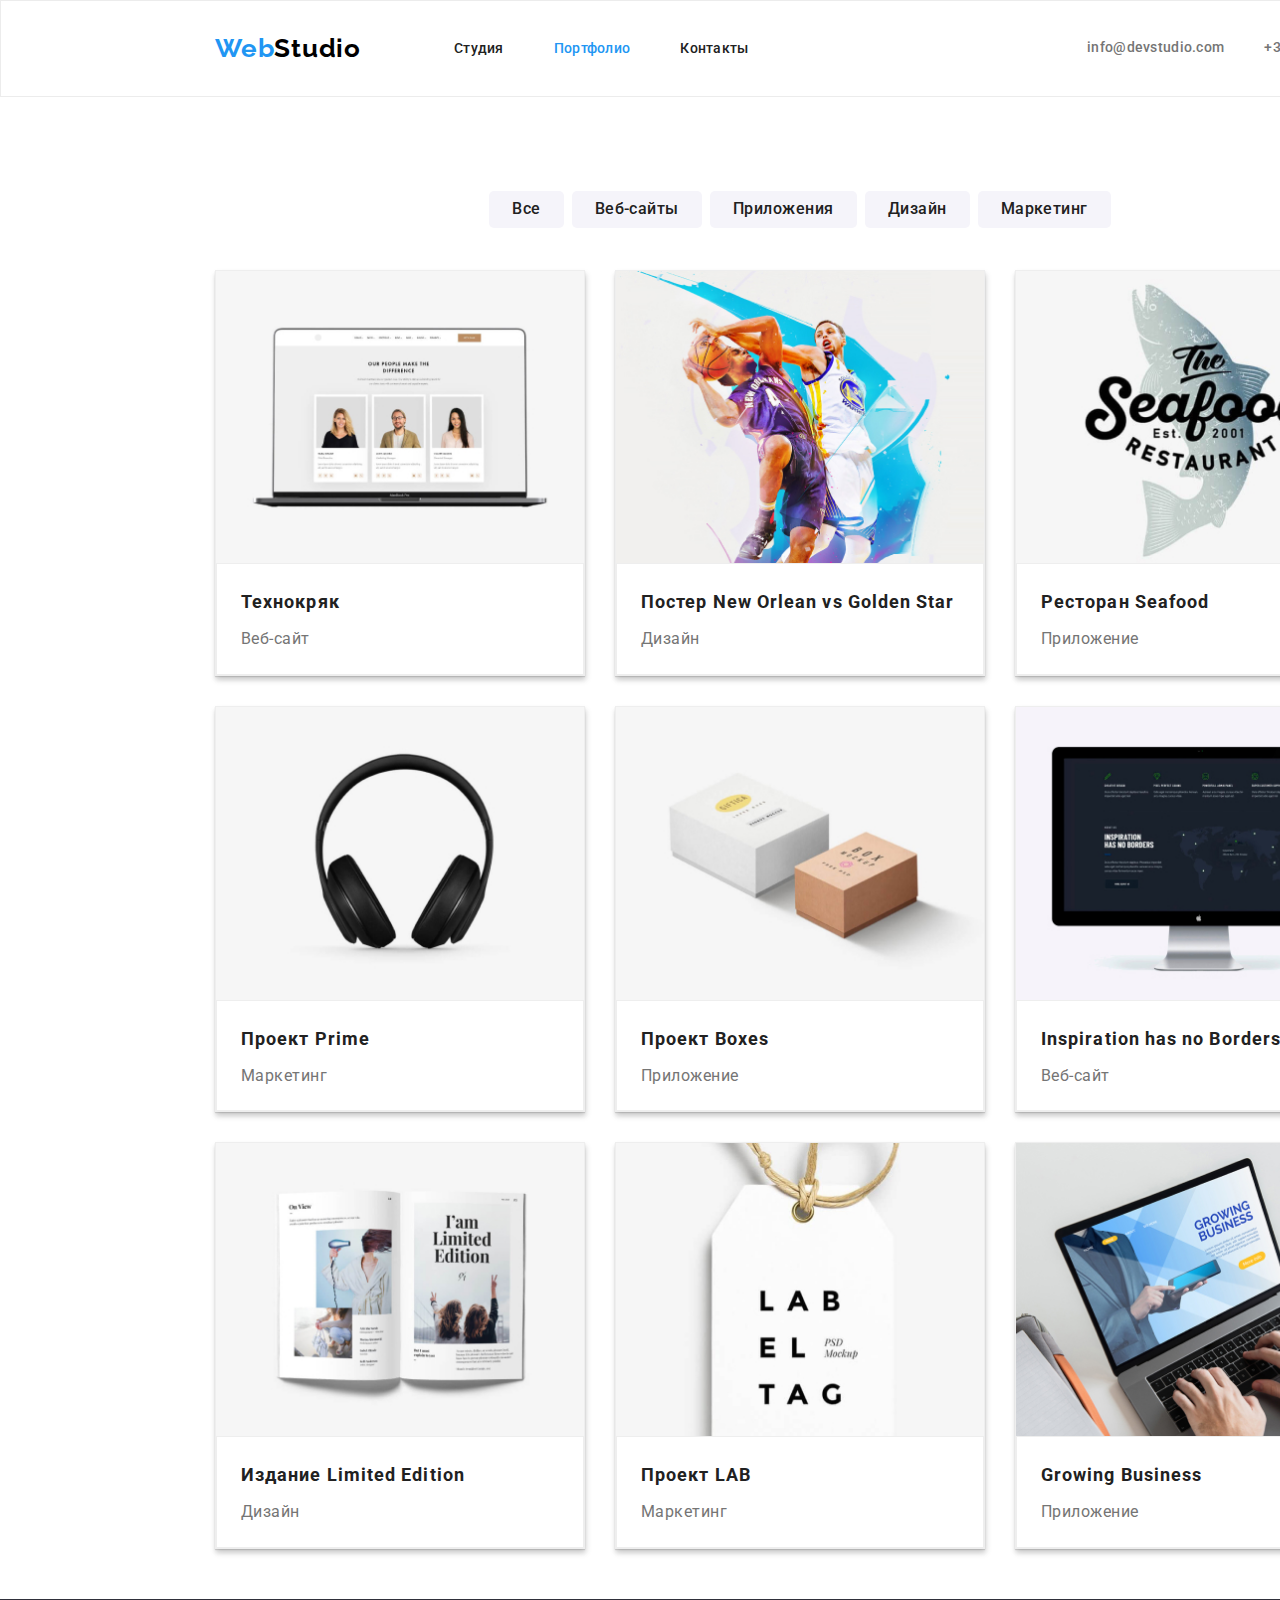
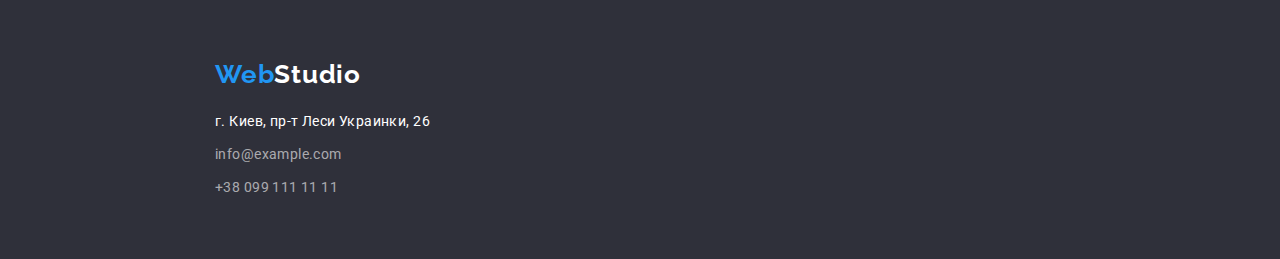
==== portfolio.html @ 0f565e23 "9 (non)" ====
<!DOCTYPE html>
<html lang="ru">

<head>
    <meta charset="UTF-8">
    <meta name="viewport" content="width=device-width, initial-scale=1.0">
    <title>Document</title>
    <link rel="preconnect" href="https://fonts.gstatic.com">
    <link
        href="https://fonts.googleapis.com/css2?family=Raleway:wght@700&family=Roboto:wght@400;500;700;900&display=swap"
        rel="stylesheet">
    <link rel="stylesheet"
        href="https://cdnjs.cloudflare.com/ajax/libs/modern-normalize/1.0.0/modern-normalize.min.css">
    <link rel="stylesheet" href="./css/style.css" />
</head>
<body class="body">

    <header class="header">
        <!-- Шапка сайта-->
        <div class="container">
    
            <nav class="main-nav">
                <!-- Главный блок навигации -->
    
                <a href="./index.html" class="logo">
                    <!--"/" - вернуться на главную страницу-->
                    Web<span class="logo-web">Studio</span></a>
                <ul class="site-nav">
                    <li class="item"><a href="./index.html" class="link">Студия</a></li>
                    <li class="item"><a href="" class="link current">Портфолио</a></li>
                    <li class="item"><a href="" class="link">Контакты</a></li>
                </ul>
            </nav>
            <ul class="site-auth">
                <li class="item"><a href="" class="auth-link">info@devstudio.com</a></li>
                <li class="item"><a href="" class="auth-link">+38 096 111 11 11</a></li>
            </ul>
        </div>
    </header>
   
    <main>
        <section class="filter-section">
            <div class="container">
            <h1 class="visually-hidden">Портфолио</h1>
        <ul class="filter-buttom-list">
            <li class="item"><button type="button" class="filter-button">Все</button></li>
            <li class="item"><button type="button" class="filter-button">Веб-сайты</button></li>
            <li class="item"><button type="button" class="filter-button">Приложения</button></li>
            <li class="item"><button type="button" class="filter-button">Дизайн</button></li>
            <li class="item"><button type="button" class="filter-button">Маркетинг</button></li>
        </ul>
        <ul class="filter-list">
            <li class="filter-list-item">
                <a href="">
                <img src="./images/portfolio.jpg" alt="Технокряк" width="380" class="filter-img">
                <div class="card-content">
                <h2 class="filter-experience">Технокряк</h2>
                <p class="filter-product">Веб-сайт</p>
                </div>
                </a>

            </li>
            <li class="filter-list-item">
                <a href="">
                <img src="./images/portfolio2.jpg" alt="Постер New Orlean vs Golden Star" width="380" class="filter-img">
                <div class="card-content">
                <h2 class="filter-experience">Постер New Orlean vs Golden Star</h2>
                <p class="filter-product">Дизайн</p>
                </div>
                </a>
            </li>
            <li class="filter-list-item">
                <a href="">
                <img src="./images/portfolio3.jpg" alt="Ресторан Seafood" width="380" class="filter-img">
                <div class="card-content">
                <h2 class="filter-experience">Ресторан Seafood</h2>
                <p class="filter-product">Приложение</p>
                </div>
                </a>
            </li>
            <li class="filter-list-item">
                <a href="">
                <img src="./images/portfolio4.jpg" alt="Проект Prime" width="380" class="filter-img">
                <div class="card-content">
                <h2 class="filter-experience">Проект Prime</h2>
                <p class="filter-product">Маркетинг</p>
                </div>
                </a>
            </li>
            <li class="filter-list-item">
               <a href="">
                <img src="./images/portfolio5.jpg" alt="Проект Boxes" width="380" class="filter-img">
                <div class="card-content"><h2 class="filter-experience">Проект Boxes</h2>
                <p class="filter-product">Приложение</p>
                </div>
                </a>
            </li>
            <li class="filter-list-item">
               <a href="">
                <img src="./images/portfolio6.jpg" alt="Inspiration has no Borders" width="380" class="filter-img">
                <div class="card-content"><h2 class="filter-experience">Inspiration has no Borders</h2>
                <p class="filter-product">Веб-сайт</p>
                </div>
                </a>
            </li>
            <li class="filter-list-item">
               <a href="">
                <img src="./images/portfolio7.jpg" alt="Издание Limited Edition" width="380" class="filter-img">
                <div class="card-content"><h2 class="filter-experience">Издание Limited Edition</h2>
                <p class="filter-product">Дизайн</p>
                </div>
                </a>
            </li>
            <li class="filter-list-item">
               <a href="">
                <img src="./images/portfolio8.jpg" alt="Проект LAB" width="380" class="filter-img">
                <div class="card-content">
                <h2 class="filter-experience">Проект LAB</h2>
                <p class="filter-product">Маркетинг</p>
                </div>
                </a>
            </li>
            <li class="filter-list-item">
               <a href="">
                <img src="./images/portfolio9.jpg" alt="Growing Business" width="380" class="filter-img">
                <div class="card-content">
                <h2 class="filter-experience">Growing Business</h2>
                <p class="filter-product">Приложение</p>
                </div>
                </a>
            </li>
        </ul>
    </section>

    </main>
   
<!--Footer-->
    <footer class="footer">
      
        <div class="container footer-container">
            <a href="./index.html" class="logo">
                <!--"/" - вернуться на главную страницу-->
                Web<span class="logo-footer-accent">Studio</span>
            </a>
        </div>
        
        <div class="container">
            <address>
                <ul class="footer-address-list">
                    <li class="item"><a href="https://goo.gl/maps/9YoqFHSqJAAs1rC1A" target="_blank" class="footer-maps">г.
                            Киев, пр-т Леси Украинки, 26</a></li>
                    <li class="item"><a href="mailto:info@example.com" class="footer-link">info@example.com</a></li>
                    <li class="item"><a href="tel:+380991111111" class="footer-link">+38 099 111 11 11</a></li>
                </ul>
            </address>
        </div>
    
    
    </footer>

</body>

</html>
---- css/style.css ----
:root {
  --primary-text-color: #212121;
  --title-text-color: #2196f3;
  --text-color: #757575;
  --hero-color: #ffffff;
  --footer-link-color: rgba(255, 255, 255, 0.6);
  --social-link-color: #afb1b8;
}

*,
*::before,
*::after {
  box-sizing: border-box;
}
/*
*,
*::before,
*::after {
  box-sizing: inherit;
}*/

body {
  background-color: var(--hero-color);
  font-family: Roboto, sans-serif;
  margin: 0;
  width: 1600px;
  justify-content: center;
}

/*приминяем ко всем спискам*/
ul {
  list-style: none;
  padding: 0;
  margin: 0;
}

/*убираем подчёркивание текста*/
a {
  text-decoration: none;
}
h1,
h2,
h3,
h4,
h5,
h6 {
  margin: 0;
}
p {
  margin: 0;
}

img {
  display: block; /*убираем зазор в 4 px*/
  max-width: 100%; /*растягивание не шире, чем оригинальный размер*/
  height: auto;
}

.container {
  margin-left: auto;
  margin-right: auto;
  width: 1200px;
  padding: 0 15px; /*или padding-left: 15px; padding-right: 15px;*/
}

/*/////////////////////HEADER///////////////////*/
.header {
  padding-top: 32px;
  padding-bottom: 32px;
  border: 1px solid #ececec;
}
.header .container {
  display: flex;
  align-items: center;
}
.main-nav,
.site-nav {
  display: flex;
  align-items: center;
}
/*/ ///////////////LOGO////////////*/
.logo {
  color: var(--title-text-color);
  font-family: Raleway, cursive;
  font-weight: 700;
  font-size: 26px;
  line-height: 1.19;
  letter-spacing: 0.03em;
}

.main-nav .logo {
  margin-right: 93px;
}
.logo-web {
  color: #000000;
}

/*.logo-web:hover,
.logo-web:focus {
  color: var(--title-text-color);
}*/

/*///////////////SITE-NAV/////////*/

.site-nav .item + .item {
  /*альтернатива .site-nav .item:not(:last-child), но при использовании :last-child необходимо использовать - margin-right: 50px; */
  /*outline: 1px solid red;*/
  margin-left: 50px;
}
.site-nav .link {
  margin-top: 32px;
  margin-bottom: 32px;

  color: var(--primary-text-color);
  font-weight: 500;
  font-size: 14px;
  line-height: 1.14;
  letter-spacing: 0.02em;
}
.site-nav .link:hover,
.site-nav .link:focus {
  color: var(--title-text-color);
}
.site-nav .link.current {
  color: var(--title-text-color);
}

/*///////////////SITE-AUTH/////////////*/
.site-auth {
  display: flex;
  margin-left: auto;
  align-items: center;
}
.site-auth .item  + .item /*альтернатива .site-auth .item:not(:last-child). Только делает последним не правый, а левый элемент (от первого левого, который не учитывается).*/ {
  margin-left: 30px;
}
.site-auth .auth-link {
  color: var(--text-color);
  font-weight: 500;
  font-size: 14px;
  line-height: 1.14;
  letter-spacing: 0.02em;
}
.site-auth .auth-link:hover,
.site-auth .auth-link:focus {
  color: var(--title-text-color);
}

.auth-link {
  display: flex;
  align-items: center;
}
.auth-link::before /*1:24:27 https://www.youtube.com/watch?v=VThG4A-4bJQ&feature=youtu.be*/
{
  /*44:00 https://www.youtube.com/watch?v=l7qT8Umnyuo&feature=youtu.be*/
  display: inline-block;
  content: "";
  background-size: contain;
  background-repeat: no-repeat;
  background-position: center;
  margin-right: 10px;
}
/*.icon-mail,
.icon-telephone {
  display: flex;
}*/
.icon-mail::before {
  content: "";
  display: block;
  background-image: url(../images/imgsprite/mail.svg);
  height: 12px;
  width: 16px;
  fill: currentColor;
}
.icon-telephone::before {
  content: "";
  display: block;
  background-image: url(../images/imgsprite/smartphone.svg);
  height: 16px;
  width: 10px;
  fill: currentColor;
}

.icon-mail::before:hover,
.icon-mail::before:focus,
.icon-telephone::before:hover,
.icon-telephone::before:focus {
  content: "";
  fill: var(--title-text-color);
}

/*Общее оформление текста*/

.section {
  font-weight: 700;
  font-size: 36px;
  line-height: 1.16;
  text-align: center;
  letter-spacing: 0.03em;
  margin-top: 94px;
}
.products-title,
.team-title,
.clients-title {
  padding-bottom: 50px;
  font-family: Roboto;
  font-style: normal;
  font-weight: 700;
  font-size: 36px;
  line-height: 1.17;
  text-align: center;
  letter-spacing: 0.03em;
}

.team-title,
.clients-title {
  display: inline-block;
  padding-top: 94px;
}

/*Hero*/
.hero-section {
  display: flex;
  margin: auto;
  margin-bottom: 0;
  background-color: #2f303a;
  text-align: center;
  justify-content: center;
  max-width: 1600px;
  min-height: 600px;
  background-image: linear-gradient(
      to right,
      rgba(47, 48, 58, 0.4),
      rgba(47, 48, 58, 0.4)
        /*59:00 https://www.youtube.com/watch?v=l7qT8Umnyuo&feature=youtu.be*/
    ),
    url(../images/hero.jpg);
  background-repeat: no-repeat; /*48:55 мин https://www.youtube.com/watch?v=VThG4A-4bJQ&feature=youtu.be*/
  /*background-position: center;*/
  background-size: cover;
}

.hero-section .container {
  display: block;
  justify-content: center;
  text-align: center; /*[HTML+CSS #30] Блочная модель/Flexbox. Q&A (26/11/2020) 1:48:21 https://www.youtube.com/watch?v=GezCqjS6SKo&feature=youtu.be*/
}

.hero-title {
  color: var(--hero-color);
  font-weight: 900;
  font-size: 44px;
  line-height: 1.36;
  text-align: center;
  letter-spacing: 0.06em;
  text-transform: uppercase;
  padding: 200px 252px;
  margin-left: auto;
  margin-right: auto;
  padding-bottom: 0px;
  margin-bottom: 0px;
  /*max-width: 696px;*/
  align-content: center;
}

/*Button*/
.button {
  color: var(--hero-color);
  background-color: var(--title-text-color);
  font-family: inherit;
  font-family: Roboto;
  font-weight: 700;
  font-size: 16px;
  line-height: 1.87;
  display: flex;
  align-items: center;
  letter-spacing: 0.06em;
  box-shadow: 0px 4px 4px rgba(0, 0, 0, 0.15);
  border-radius: 4px;
  display: inline-block;
  padding: 10px 32px;
  min-width: 50px;
  margin-top: 30px;
  margin-bottom: 200px;
  cursor: pointer;
  border: 1px solid transparent;
  outline: none;
}

.button:hover,
.button:focus {
  color: var(--title-text-color);
  background-color: var(--hero-color);
  font-family: inherit;
}

/*///////Наши преимуества(advantages)/////*/
/*advantages-title {}*/
/*1:17:40 https://www.youtube.com/watch?v=VThG4A-4bJQ&feature=youtu.be*/
.advantages-list {
  display: flex;
  flex-wrap: wrap; /*(29:42) https://www.youtube.com/watch?v=GezCqjS6SKo&feature=youtu.be*/
  margin-left: -30px;
  /*margin-top: -30px;*/
  text-align: start;
  /*  flex-wrap: wrap;
  margin-left: -10px;
  margin-top: -10px;
  flex-basis: calc(100% / 3 - 10px);*/
}

.advantages-list-item {
  /*https://drive.google.com/file/d/1mQW8d7rKEsReSolvmg-kIhsIiiTtFx5x/view*/
  flex-basis: calc(
    100% / 4 - 30px
  ); /*7:00:00 https://drive.google.com/file/d/1mQW8d7rKEsReSolvmg-kIhsIiiTtFx5x/view*/
  /*margin-top: 30px;*/
  margin-left: 30px;
}
.advantages-list-item:not(:first-child) {
  margin-left: 30px;
}
.advantages-list-item::before {
  display: block;
  content: "";
  height: 120px;
  border-radius: 4px;
  margin-bottom: 30px;
  background-size: 70px; /*33:00 https://www.youtube.com/watch?v=VThG4A-4bJQ&feature=youtu.be*/
  background-repeat: no-repeat;
  background-position: center;
  background-color: #f5f4fa;
}

.icon-antena::before {
  /*Если через div и Sprite - 2:10:00 https://www.youtube.com/watch?v=l7qT8Umnyuo&feature=youtu.be*/
  content: "";
  background-image: url(/images/imgsprite/antenna.svg);
}

.icon-clock::before {
  content: "";
  background-image: url(/images/imgsprite/clock.svg);
}

.icon-diagram::before {
  content: "";
  background-image: url(/images/imgsprite/diagram.svg);
}

.icon-astronaut::before {
  content: "";
  background-image: url(/images/imgsprite/astronaut.svg);
}

/*ИЛИ .advantages-list-item:nth-child(1)::before {
  content: "";
  background-image: url(/images/imgsprite/antenna.svg);
}
.advantages-list-item:nth-child(2)::before {
  content: "";
  background-image: url(/images/imgsprite/clock.svg);
}
.advantages-list-item:nth-child(3)::before {
  content: "";
  background-image: url(/images/imgsprite/diagram.svg);
}
.advantages-list-item:nth-child(4)::before {
  content: "";
  background-image: url(/images/imgsprite/astronaut.svg);
}*/

/*.advantages-list-item:nth-child(2)::before {
  background-image: url(/images/imgsprite/clock.svg);
  height: 70px;
}*/

.visually-hidden {
  position: absolute;
  width: 1px;
  height: 1px;
  margin: -1px;
  border: 0;
  padding: 0;
  white-space: nowrap;
  clip-path: inset(100%);
  clip: rect(0 0 0 0);
  overflow: hidden;
}

.advantages-title {
  color: var(--primary-text-color);
  font-weight: 700;
  font-size: 14px;
  line-height: 1.14;
  letter-spacing: 0.03em;
  text-transform: uppercase;
  margin-top: 0px;
  margin-bottom: 10px;
}

.advantages-content {
  color: var(--text-color);
  font-size: 14px;
  line-height: 1.71;
  letter-spacing: 0.03em;
  margin-top: 0px;
  margin-bottom: 0px;
  font-weight: 400;
}

/*Product*/

/*Значение products-title в общем оформлении текста*/

.product-list {
  display: flex;
}

.product-list .item + .item {
  margin-left: 30px;
}

/*/////Team/////*/

.team-list {
  display: flex;
  margin-top: -30px;
  margin-left: -30px;
}
.team-list .item {
  flex-basis: calc(100%/3 - 30px);
   margin-top: 30px;
  margin-left: 30px;
  margin-bottom: 100px;
}

.team-list .item:first-child{
  margin-left: 0;
}




.teammate-img,
.teammate-position {
  margin-bottom: 30px;
}
.teammate-name {
  font-weight: 500;
  font-size: 16px;
  line-height: 1.18;
  text-align: center;
  letter-spacing: 0.03em;
  margin-bottom: 10px;
}
.teammate-position {
  font-weight: 400;
  color: var(--text-color);
  font-size: 16px;
  line-height: 1.18;
  text-align: center;
  letter-spacing: 0.03em;
}
.team-section {
  background-color: #f5f4fa;
  margin-bottom: 0px;
  width: 100%;
  box-sizing: none;
}
.team-list .item {
  background-color: var(--hero-color);
}
.social-list {
  display: flex;
  margin: 0px 32px 30px;
  justify-content: space-between;
}
.social-list_link {
  /*1:43:00 https://www.youtube.com/watch?v=l7qT8Umnyuo&feature=youtu.be*/
  display: flex;
  width: 44px;
  height: 44px;
  border-radius: 50%;
  justify-content: center;
  align-items: center;
  fill: var(--social-link-color);
}
.social-list_link:hover,
.social-list_link:focus {
  background-color: var(--title-text-color);
}

.social-list_link:hover .social-list_icon,
.social-list_link:focus .social-list_icon {
  fill: var(--hero-color);
}

.social-list_icon {
  width: 20px;
  height: 20px;
}

/*Clients*/
.clients-section {
  margin-top: 0px;
}
.clients-list {
  /*55:00 https://www.youtube.com/watch?v=ybsPTMtkQp4&feature=youtu.be*/
  padding: 0;
  margin: 0;
  list-style: none;
  display: flex;
  margin-bottom: 94px;
}

.clients-list_link {
  display: flex;
  justify-content: center;
  align-items: center;
  fill: var(--social-link-color);
  width: 170px;
  height: 90px;
  border: 1px solid #afb1b8;
  border-radius: 4px;
}

.clients-list_item:not(:last-child) {
  margin-right: 30px;
}
.clients-list_link:hover,
.clients-list_link:focus {
  fill: var(--title-text-color);
  border: 1px solid var(--title-text-color);
}

/*Footer*/
.footer {
  padding-top: 60px;
  padding-bottom: 60px;
}
.footer-conteiner_items{
   display: flex;
}
.footer-container {
  margin-bottom: 20px;
}

.logo-footer-accent {
  color: #ffffff;
}

/*.logo-footer-accent:hover,
.logo-footer-accent:focus {
  color: var(--title-text-color);
}*/
.footer {
  background-color: #2f303a;
}
.footer-maps {
  color: var(--hero-color);
  font-style: normal;
  font-size: 14px;
  line-height: 1.71;
  letter-spacing: 0.03em;
}

.footer-link {
  color: var(--footer-link-color);
  font-style: normal;
  font-size: 14px;
  line-height: 1.71;
  letter-spacing: 0.03em;
}

.footer-address-list .item:not(:last-child) {
  margin-bottom: 9px;}
  .footer-address-list .item:first-child {
  margin-top: 20px;
  }
.footer-list {
  display: flex;
}

.footer-first_item{
margin-right: 70px;
}
/*!!!!!!!!!!footer-second_item!!!!!!!!!*/
.footer-second_item{
width:206px;
display: block;
}
.footer-social_title {/*42:00 https://www.youtube.com/watch?v=8rDA1NfOqEs&feature=youtu.be*/
  display: inline-block;
  color: var(--hero-color);
  font-family: Roboto;
  font-style: normal;
  font-weight: 700;
  font-size: 14px;
  line-height: 1.14;
  letter-spacing: 0.03em;
  text-transform: uppercase;
  margin-bottom: 20px;
  padding-top: 10px;

}

.footer-list{
  display: flex;
}

.footer-list_social{
  display: flex;
}
.footer-list_link {
  /*1:43:00 https://www.youtube.com/watch?v=l7qT8Umnyuo&feature=youtu.be*/
  display: flex;
  width: 44px;
  height: 44px;
  border-radius: 50%;
  justify-content: center;
  align-items: center;
  fill: var(--hero-color);
  background-color: rgba(255, 255, 255, 0.1);
}
.footer-list_item:not(:last-child){
  margin-right: 10px;
}

.footer-list_link:hover,
.footer-list_link:focus {
  background-color: var(--title-text-color);
  fill: var(--hero-color));

}

.footer-list_link:hover .footer-list_icon,
.footer-list_link:focus .footer-list_icon {
  fill: var(--hero-color);
}

.footer-list_icon {
  width: 20px;
  height: 20px;}

/*/////////////////////portfolio.html////////////////////////*/

/*filter*/
.filter-section {
  margin-bottom: 50px;
}

.filter-buttom-list {
  display: flex;
  justify-content: center;
  margin-top: 94px;
  margin-bottom: 34px;
  padding-bottom: 8px;
}

.filter-button {
  color: var(--primary-text-color);
  background-color: #f5f4fa;
  font-weight: 500;
  font-size: 16px;
  line-height: 1.43;
  text-align: center;
  letter-spacing: 0.03em;
  display: block;
  text-align: center;
  /*outline: 1px solid red;*/
  min-width: 50px;
  text-align: center;
  padding: 6px 22px;
  border-radius: 5px; /*задаёт округление кнопки*/
  border: 1px solid transparent;
  outline: none; /*убираем рамку*/
}

.filter-buttom-list .item + .item {
  margin-left: 8px;
}

.filter-button:hover,
.filter-button:focus {
  color: var(--hero-color);
  background-color: var(--title-text-color);
  font-family: inherit;
}

.filter-list {
  display: flex;
  flex-wrap: wrap; /*Позволяем элементам перепрыгивать на другие строки, которые по умолчанию располагаются сверху вниз (вдоль поперечной оси).*/
  margin-top: -30px;
  margin-left: -30px;
}

.card-content {
  border: 1px solid #eeeeee;
  padding: 20px 24px;
}

.filter-list-item {/*57:00https://www.youtube.com/watch?v=c32Jb9Ejz4k&feature=youtu.be*/
  flex-basis: calc(100%/3 - 30px);/*width: calc(
    100%-60px / 3*/
   /*Модуль 3. Вебинар №6. Flexbox 1:00:00 (1:16:00)*/
  /*margin-bottom: 30px;
  margin-right: 30px;*/
  margin-top: 30px;
  margin-left: 30px;
  background: var(--hero-color);
  border: 1px solid #EEEEEE;
  box-shadow: 0px 1px 1px rgba(0, 0, 0, 0.12), 0px 4px 4px rgba(0, 0, 0, 0.06), 1px 4px 6px rgba(0, 0, 0, 0.16);
} /*100%строки; 60px- суммарное значение 2 маржинов по 30px каждый в одной строке (2 маржина между 3-х элементов) / 3-количество элементов в строке*/

.filter-list-item:nth-child(3n) {
  margin-right: 0;
}
/*ИЛИ
width: 370px;
  margin-right: 30px;
}
.filter-list-item:nth-child(3n) {
  margin-right: 0;
}
.filter-list-item:nth-child(-n + 3) {
  margin-right: 0;*/

.filter-experience {
  color: var(--primary-text-color);
  font-weight: bold;
  font-size: 18px;
  line-height: 2;
  letter-spacing: 0.06em;
  margin-bottom: 4px;
}

.filter-product {
  color: var(--text-color);
  font-size: 16px;
  line-height: 1.87;
  letter-spacing: 0.03em;
}
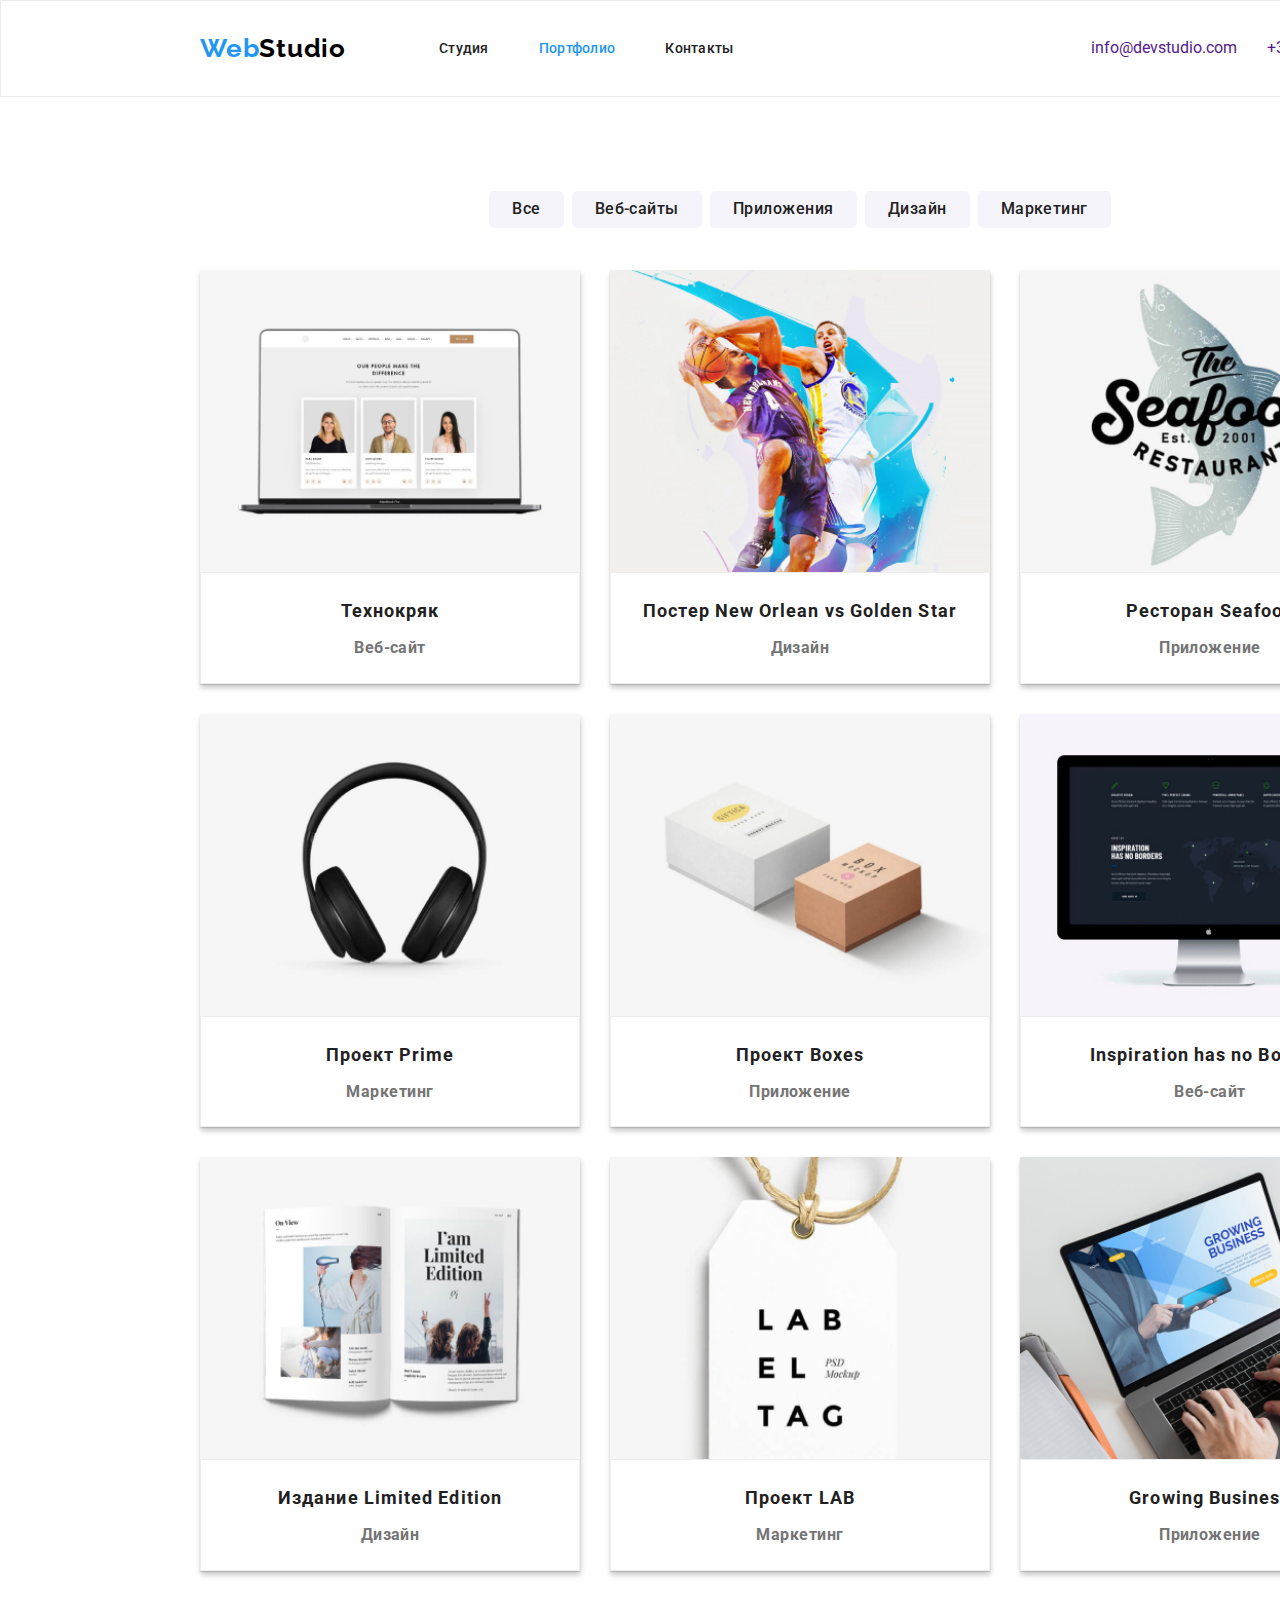
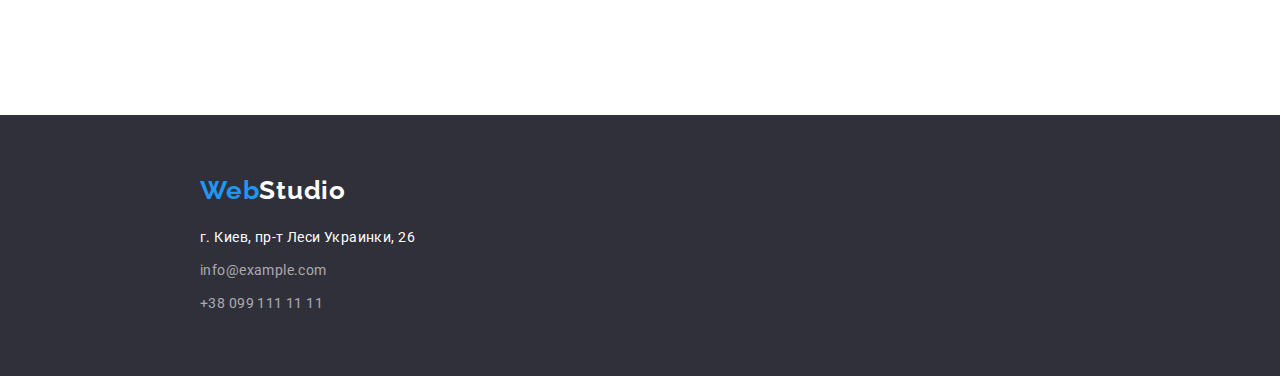
==== commit 831a2c1c: "&&&" ====
--- a/portfolio.html
+++ b/portfolio.html
@@ -39,7 +39,7 @@
     </header>
    
     <main>
-        <section class="filter-section">
+        <section class="section filter-section">
             <div class="container">
             <h1 class="visually-hidden">Портфолио</h1>
         <ul class="filter-buttom-list">
--- a/css/style.css
+++ b/css/style.css
@@ -59,7 +59,7 @@
 .container {
   margin-left: auto;
   margin-right: auto;
-  width: 1200px;
+  width: 1230px;
   padding: 0 15px; /*или padding-left: 15px; padding-right: 15px;*/
 }
 
@@ -134,23 +134,23 @@
 .site-auth .item  + .item /*альтернатива .site-auth .item:not(:last-child). Только делает последним не правый, а левый элемент (от первого левого, который не учитывается).*/ {
   margin-left: 30px;
 }
-.site-auth .auth-link {
+.site-auth .auth-list_link {
   color: var(--text-color);
   font-weight: 500;
   font-size: 14px;
   line-height: 1.14;
   letter-spacing: 0.02em;
 }
-.site-auth .auth-link:hover,
-.site-auth .auth-link:focus {
+.site-auth .auth-list_link:hover,
+.site-auth .auth-list_link:focus {
   color: var(--title-text-color);
 }
 
-.auth-link {
-  display: flex;
-  align-items: center;
-}
-.auth-link::before /*1:24:27 https://www.youtube.com/watch?v=VThG4A-4bJQ&feature=youtu.be*/
+.auth-list_link {
+  display: flex;
+  align-items: center;
+}
+.auth-list_link::before /*1:24:27 https://www.youtube.com/watch?v=VThG4A-4bJQ&feature=youtu.be*/
 {
   /*44:00 https://www.youtube.com/watch?v=l7qT8Umnyuo&feature=youtu.be*/
   display: inline-block;
@@ -160,11 +160,42 @@
   background-position: center;
   margin-right: 10px;
 }
-/*.icon-mail,
+
+.social-list {
+  display: flex;
+
+  justify-content: space-between;
+}
+.social-list_link {
+  /*1:43:00 https://www.youtube.com/watch?v=l7qT8Umnyuo&feature=youtu.be*/
+  display: flex;
+  width: 44px;
+  height: 44px;
+  border-radius: 50%;
+  justify-content: center;
+  align-items: center;
+  fill: var(--social-link-color);
+}
+.social-list_link:hover,
+.social-list_link:focus {
+  background-color: var(--title-text-color);
+}
+
+.social-list_link:hover .social-list_icon,
+.social-list_link:focus .social-list_icon {
+  fill: var(--hero-color);
+}
+
+.social-list_icon {
+  width: 20px;
+  height: 20px;
+}
+/*Иконки через Before 
+.icon-mail,
 .icon-telephone {
   display: flex;
 }*/
-.icon-mail::before {
+/*.icon-mail::before {
   content: "";
   display: block;
   background-image: url(../images/imgsprite/mail.svg);
@@ -179,16 +210,15 @@
   height: 16px;
   width: 10px;
   fill: currentColor;
-}
-
-.icon-mail::before:hover,
+}*/
+
+/*.icon-mail::before:hover,
 .icon-mail::before:focus,
 .icon-telephone::before:hover,
 .icon-telephone::before:focus {
   content: "";
   fill: var(--title-text-color);
-}
-
+}*/
 /*Общее оформление текста*/
 
 .section {
@@ -197,7 +227,8 @@
   line-height: 1.16;
   text-align: center;
   letter-spacing: 0.03em;
-  margin-top: 94px;
+  padding-top: 94px;
+   padding-bottom: 94px;
 }
 .products-title,
 .team-title,
@@ -215,7 +246,7 @@
 .team-title,
 .clients-title {
   display: inline-block;
-  padding-top: 94px;
+
 }
 
 /*Hero*/
@@ -412,7 +443,9 @@
 /*Product*/
 
 /*Значение products-title в общем оформлении текста*/
-
+.section.products-section{
+  padding-top: 0;
+}
 .product-list {
   display: flex;
 }
@@ -425,22 +458,30 @@
 
 .team-list {
   display: flex;
+}
+.team-list .item {
+  display: inline-block;
+  margin-bottom: 90px;
+  background: #FFFFFF;
+box-shadow: 0px 1px 3px rgba(0, 0, 0, 0.12), 0px 1px 1px rgba(0, 0, 0, 0.14), 0px 2px 1px rgba(0, 0, 0, 0.2);
+border-radius: 0px 0px 4px 4px;
+}
+
+
+.team-list .item:not(:last-child) {
+  margin-right: 30px;
+}
+/*.team-list {
+  display: flex;
   margin-top: -30px;
   margin-left: -30px;
 }
 .team-list .item {
-  flex-basis: calc(100%/3 - 30px);
-   margin-top: 30px;
+  flex-basis: calc(100%/4 - 30px);
+  margin-top: 30px;
   margin-left: 30px;
   margin-bottom: 100px;
-}
-
-.team-list .item:first-child{
-  margin-left: 0;
-}
-
-
-
+}*/
 
 .teammate-img,
 .teammate-position {
@@ -511,7 +552,6 @@
   margin: 0;
   list-style: none;
   display: flex;
-  margin-bottom: 94px;
 }
 
 .clients-list_link {
@@ -653,7 +693,6 @@
 .filter-buttom-list {
   display: flex;
   justify-content: center;
-  margin-top: 94px;
   margin-bottom: 34px;
   padding-bottom: 8px;
 }
@@ -709,7 +748,6 @@
   margin-top: 30px;
   margin-left: 30px;
   background: var(--hero-color);
-  border: 1px solid #EEEEEE;
   box-shadow: 0px 1px 1px rgba(0, 0, 0, 0.12), 0px 4px 4px rgba(0, 0, 0, 0.06), 1px 4px 6px rgba(0, 0, 0, 0.16);
 } /*100%строки; 60px- суммарное значение 2 маржинов по 30px каждый в одной строке (2 маржина между 3-х элементов) / 3-количество элементов в строке*/
 
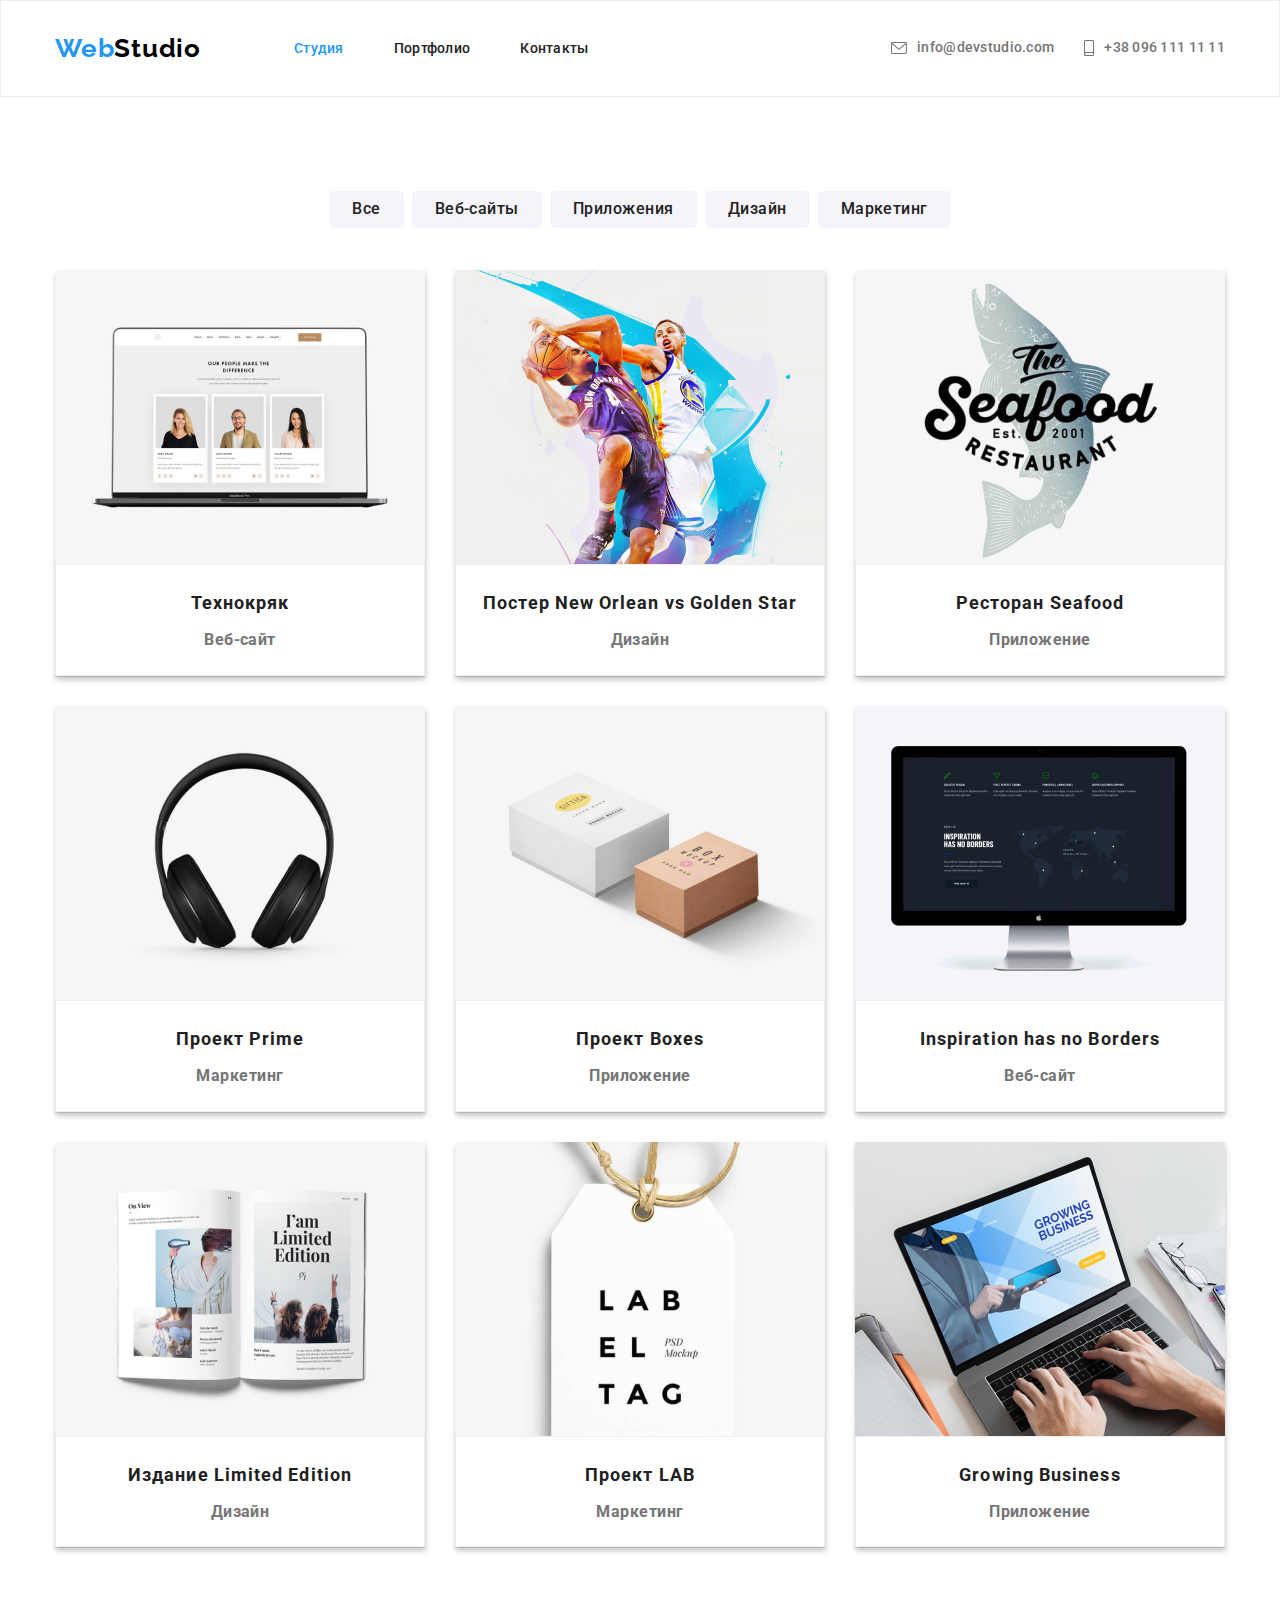
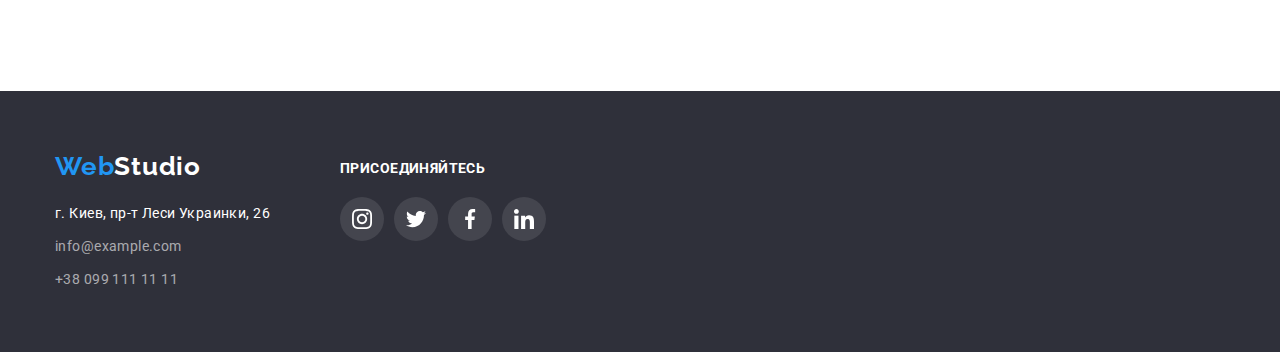
==== commit 646999b9: "+" ====
--- a/portfolio.html
+++ b/portfolio.html
@@ -15,28 +15,35 @@
 </head>
 <body class="body">
 
-    <header class="header">
-        <!-- Шапка сайта-->
-        <div class="container">
-    
-            <nav class="main-nav">
-                <!-- Главный блок навигации -->
-    
-                <a href="./index.html" class="logo">
-                    <!--"/" - вернуться на главную страницу-->
-                    Web<span class="logo-web">Studio</span></a>
-                <ul class="site-nav">
-                    <li class="item"><a href="./index.html" class="link">Студия</a></li>
-                    <li class="item"><a href="" class="link current">Портфолио</a></li>
-                    <li class="item"><a href="" class="link">Контакты</a></li>
-                </ul>
-            </nav>
-            <ul class="site-auth">
-                <li class="item"><a href="" class="auth-link">info@devstudio.com</a></li>
-                <li class="item"><a href="" class="auth-link">+38 096 111 11 11</a></li>
+<header class="header">
+    <!-- Шапка сайта-->
+    <div class="container">
+
+        <nav class="main-nav">
+            <!-- Главный блок навигации -->
+
+            <a href="./index.html" class="logo">
+                <!--"/" - вернуться на главную страницу-->
+                Web<span class="logo-web">Studio</span></a>
+            <ul class="site-nav">
+                <li class="item"><a href="" class="link current">Студия</a></li>
+                <li class="item"><a href="./portfolio.html" class="link">Портфолио</a></li>
+                <li class="item"><a href="" class="link">Контакты</a></li>
             </ul>
-        </div>
-    </header>
+        </nav>
+        <ul class="site-auth">
+            <li class="item"><a href="" class="auth-list_link icon-mail">
+                    <svg class="auth-list_icona">
+                        <use href="./images/sprite.svg#mail"></use>
+                    </svg>
+                    info@devstudio.com</a></li>
+            <li class="item"><a href="" class="auth-list_link icon-telephone">
+                    <svg class="auth-list_iconb">
+                        <use href="./images/sprite.svg#smartphone"></use>
+                    </svg>+38 096 111 11 11</a></li>
+        </ul>
+    </div>
+</header>
    
     <main>
         <section class="section filter-section">
@@ -135,28 +142,60 @@
     </main>
    
 <!--Footer-->
-    <footer class="footer">
-      
-        <div class="container footer-container">
-            <a href="./index.html" class="logo">
-                <!--"/" - вернуться на главную страницу-->
-                Web<span class="logo-footer-accent">Studio</span>
-            </a>
-        </div>
-        
-        <div class="container">
-            <address>
-                <ul class="footer-address-list">
-                    <li class="item"><a href="https://goo.gl/maps/9YoqFHSqJAAs1rC1A" target="_blank" class="footer-maps">г.
-                            Киев, пр-т Леси Украинки, 26</a></li>
-                    <li class="item"><a href="mailto:info@example.com" class="footer-link">info@example.com</a></li>
-                    <li class="item"><a href="tel:+380991111111" class="footer-link">+38 099 111 11 11</a></li>
+<footer class="footer">
+    <div class="container footer-conteiner_head">
+        <ul class="footer-list">
+            <li class="footer-first_item">
+                <a href="./index.html" class="logo">
+                    <!--"/" - вернуться на главную страницу-->
+                    Web<span class="logo-footer-accent">Studio</span>
+                </a>
+                <address>
+                    <ul class="footer-address-list">
+                        <li class="item"><a href="https://goo.gl/maps/9YoqFHSqJAAs1rC1A" target="_blank"
+                                class="footer-maps">г. Киев, пр-т Леси Украинки, 26</a></li>
+                        <li class="item"><a href="mailto:info@example.com" class="footer-link">info@example.com</a></li>
+                        <li class="item"><a href="tel:+380991111111" class="footer-link">+38 099 111 11 11</a></li>
+                    </ul>
+                </address>
+            </li>
+
+            <li class="footer-second_item">
+                <b class="footer-social_title">присоединяйтесь</b>
+                <ul class="footer-list_social">
+                    <li class="footer-list_item">
+                        <a href="" class="footer-list_link">
+                            <svg class="footer-list_icon">
+                                <use href="./images/sprite.svg#instagram"></use>
+                            </svg>
+                        </a>
+                    </li>
+                    <li class="footer-list_item">
+                        <a href="" class="footer-list_link">
+                            <svg class="footer-list_icon">
+                                <use href="./images/sprite.svg#twitter"></use>
+                            </svg>
+                        </a>
+                    </li>
+                    <li class="footer-list_item">
+                        <a href="" class="footer-list_link">
+                            <svg class="footer-list_icon">
+                                <use href="./images/sprite.svg#facebook"></use>
+                            </svg>
+                        </a>
+                    </li>
+                    <li class="footer-list_item">
+                        <a href="" class="footer-list_link">
+                            <svg class="footer-list_icon">
+                                <use href="./images/sprite.svg#linkedin"></use>
+                            </svg>
+                        </a>
+                    </li>
                 </ul>
-            </address>
-        </div>
-    
-    
-    </footer>
+            </li>
+        </ul>
+    </div>
+</footer>
 
 </body>
 
--- a/css/style.css
+++ b/css/style.css
@@ -23,7 +23,7 @@
   background-color: var(--hero-color);
   font-family: Roboto, sans-serif;
   margin: 0;
-  width: 1600px;
+  width: 100%;
   justify-content: center;
 }
 
@@ -59,7 +59,7 @@
 .container {
   margin-left: auto;
   margin-right: auto;
-  width: 1230px;
+  width: 1200px;
   padding: 0 15px; /*или padding-left: 15px; padding-right: 15px;*/
 }
 
@@ -72,6 +72,7 @@
 .header .container {
   display: flex;
   align-items: center;
+  justify-content: space-between;
 }
 .main-nav,
 .site-nav {
@@ -144,38 +145,26 @@
 .site-auth .auth-list_link:hover,
 .site-auth .auth-list_link:focus {
   color: var(--title-text-color);
-}
+  fill: var(--title-text-color);
+}
+.auth-list_icona{
+width:16px;
+height:12px;}
+
+.auth-list_iconb{
+width:10px;
+height:16px;}
+.auth-list_icona,.auth-list_iconb{
+  fill: currentColor;
+margin-right: 10px;}
+
 
 .auth-list_link {
   display: flex;
   align-items: center;
 }
-.auth-list_link::before /*1:24:27 https://www.youtube.com/watch?v=VThG4A-4bJQ&feature=youtu.be*/
-{
-  /*44:00 https://www.youtube.com/watch?v=l7qT8Umnyuo&feature=youtu.be*/
-  display: inline-block;
-  content: "";
-  background-size: contain;
-  background-repeat: no-repeat;
-  background-position: center;
-  margin-right: 10px;
-}
-
-.social-list {
-  display: flex;
-
-  justify-content: space-between;
-}
-.social-list_link {
-  /*1:43:00 https://www.youtube.com/watch?v=l7qT8Umnyuo&feature=youtu.be*/
-  display: flex;
-  width: 44px;
-  height: 44px;
-  border-radius: 50%;
-  justify-content: center;
-  align-items: center;
-  fill: var(--social-link-color);
-}
+
+
 .social-list_link:hover,
 .social-list_link:focus {
   background-color: var(--title-text-color);
@@ -186,10 +175,7 @@
   fill: var(--hero-color);
 }
 
-.social-list_icon {
-  width: 20px;
-  height: 20px;
-}
+
 /*Иконки через Before 
 .icon-mail,
 .icon-telephone {
@@ -642,7 +628,6 @@
   text-transform: uppercase;
   margin-bottom: 20px;
   padding-top: 10px;
-
 }
 
 .footer-list{
@@ -671,7 +656,6 @@
 .footer-list_link:focus {
   background-color: var(--title-text-color);
   fill: var(--hero-color));
-
 }
 
 .footer-list_link:hover .footer-list_icon,
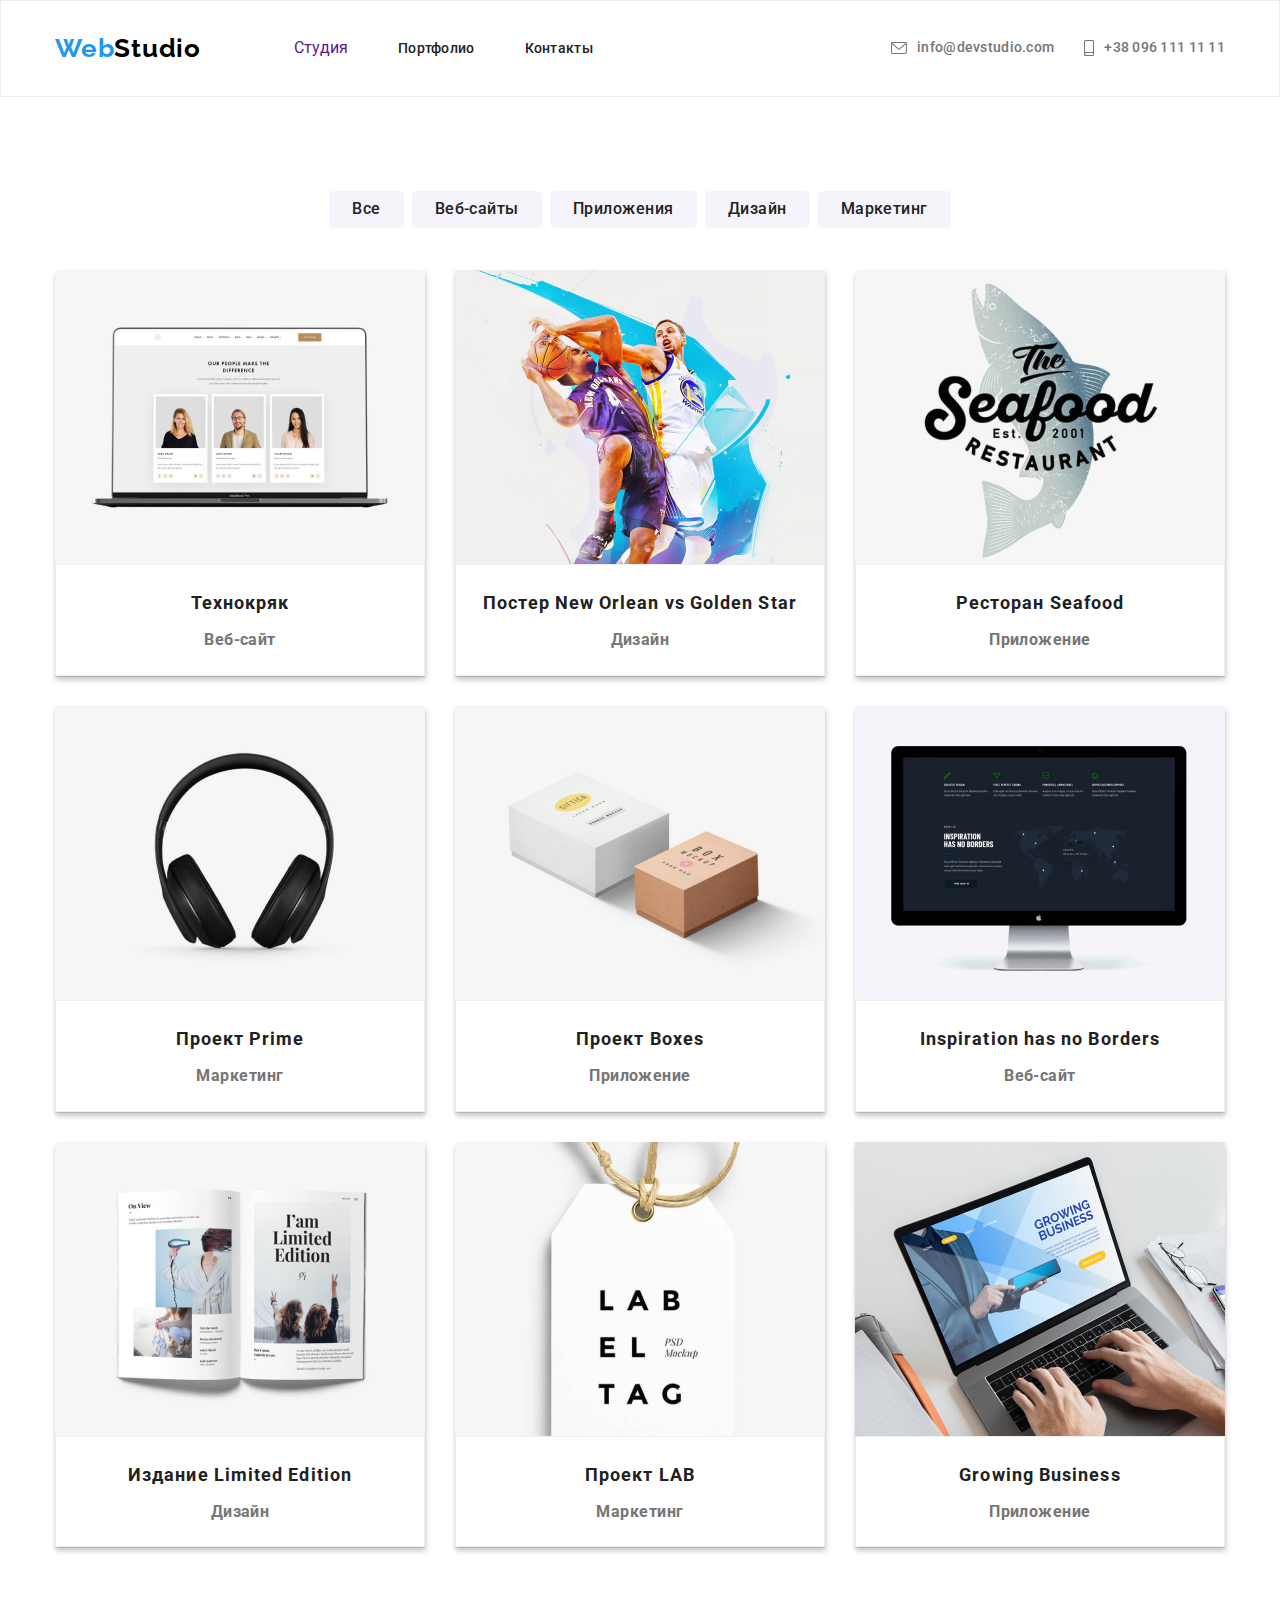
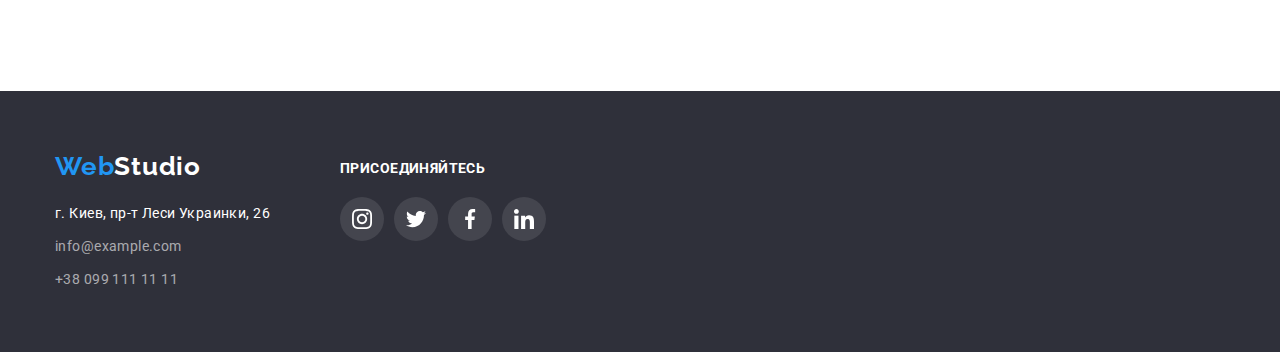
==== commit b42a6ac0: "Pesnia finish" ====
--- a/portfolio.html
+++ b/portfolio.html
@@ -26,8 +26,8 @@
                 <!--"/" - вернуться на главную страницу-->
                 Web<span class="logo-web">Studio</span></a>
             <ul class="site-nav">
-                <li class="item"><a href="" class="link current">Студия</a></li>
-                <li class="item"><a href="./portfolio.html" class="link">Портфолио</a></li>
+                <li class="item"><a href="" class="./index.html">Студия</a></li>
+                <li class="item"><a href="link current" class="link">Портфолио</a></li>
                 <li class="item"><a href="" class="link">Контакты</a></li>
             </ul>
         </nav>
--- a/css/style.css
+++ b/css/style.css
@@ -5,6 +5,8 @@
   --hero-color: #ffffff;
   --footer-link-color: rgba(255, 255, 255, 0.6);
   --social-link-color: #afb1b8;
+  --icon-background-color: #f5f4fa;
+  --margin-set-gap: 30px;
 }
 
 *,
@@ -147,23 +149,25 @@
   color: var(--title-text-color);
   fill: var(--title-text-color);
 }
-.auth-list_icona{
-width:16px;
-height:12px;}
-
-.auth-list_iconb{
-width:10px;
-height:16px;}
-.auth-list_icona,.auth-list_iconb{
+.auth-list_icona {
+  width: 16px;
+  height: 12px;
+}
+
+.auth-list_iconb {
+  width: 10px;
+  height: 16px;
+}
+.auth-list_icona,
+.auth-list_iconb {
   fill: currentColor;
-margin-right: 10px;}
-
+  margin-right: 10px;
+}
 
 .auth-list_link {
   display: flex;
   align-items: center;
 }
-
 
 .social-list_link:hover,
 .social-list_link:focus {
@@ -174,7 +178,6 @@
 .social-list_link:focus .social-list_icon {
   fill: var(--hero-color);
 }
-
 
 /*Иконки через Before 
 .icon-mail,
@@ -214,7 +217,7 @@
   text-align: center;
   letter-spacing: 0.03em;
   padding-top: 94px;
-   padding-bottom: 94px;
+  padding-bottom: 94px;
 }
 .products-title,
 .team-title,
@@ -232,7 +235,6 @@
 .team-title,
 .clients-title {
   display: inline-block;
-
 }
 
 /*Hero*/
@@ -337,21 +339,21 @@
 .advantages-list-item:not(:first-child) {
   margin-left: 30px;
 }
-.advantages-list-item::before {
+/*.advantages-list-item::before {
   display: block;
   content: "";
   height: 120px;
   border-radius: 4px;
   margin-bottom: 30px;
   background-size: 70px; /*33:00 https://www.youtube.com/watch?v=VThG4A-4bJQ&feature=youtu.be*/
-  background-repeat: no-repeat;
+/*background-repeat: no-repeat;
   background-position: center;
   background-color: #f5f4fa;
 }
 
 .icon-antena::before {
   /*Если через div и Sprite - 2:10:00 https://www.youtube.com/watch?v=l7qT8Umnyuo&feature=youtu.be*/
-  content: "";
+/* content: "";
   background-image: url(/images/imgsprite/antenna.svg);
 }
 
@@ -369,6 +371,7 @@
   content: "";
   background-image: url(/images/imgsprite/astronaut.svg);
 }
+*/
 
 /*ИЛИ .advantages-list-item:nth-child(1)::before {
   content: "";
@@ -426,19 +429,44 @@
   font-weight: 400;
 }
 
+.advantages-icon_link {
+  display: flex;
+  justify-content: center;
+  align-items: center;
+  /*fill: var(--social-link-color);*/
+  width: 270px;
+  height: 120px;
+  border-radius: 4px;
+  background-color: var(--icon-background-color);
+  margin-bottom: 30px;
+}
+
+.advantages-icon_link:hover,
+.advantages-icon_link:focus {
+  fill: var(--title-text-color);
+  border: 1px solid var(--title-text-color);
+}
+
 /*Product*/
 
 /*Значение products-title в общем оформлении текста*/
-.section.products-section{
+.section.products-section {
   padding-top: 0;
 }
 .product-list {
   display: flex;
-}
-
-.product-list .item + .item {
+  flex-wrap: wrap; /*6:50 https://drive.google.com/file/d/1mQW8d7rKEsReSolvmg-kIhsIiiTtFx5x/view*/
+  margin-left: calc(-1 * var(--margin-set-gap));
+  margin-top: calc(-1 * var(--margin-set-gap));
+}
+.product-list .item {
+  flex-basis: calc(100% / 3 - var(--margin-set-gap));
+  margin-left: var(--margin-set-gap);
+  margin-top: var(--margin-set-gap);
+}
+/*.product-list .item + .item {
   margin-left: 30px;
-}
+}*/
 
 /*/////Team/////*/
 
@@ -448,11 +476,11 @@
 .team-list .item {
   display: inline-block;
   margin-bottom: 90px;
-  background: #FFFFFF;
-box-shadow: 0px 1px 3px rgba(0, 0, 0, 0.12), 0px 1px 1px rgba(0, 0, 0, 0.14), 0px 2px 1px rgba(0, 0, 0, 0.2);
-border-radius: 0px 0px 4px 4px;
-}
-
+  background: #ffffff;
+  box-shadow: 0px 1px 3px rgba(0, 0, 0, 0.12), 0px 1px 1px rgba(0, 0, 0, 0.14),
+    0px 2px 1px rgba(0, 0, 0, 0.2);
+  border-radius: 0px 0px 4px 4px;
+}
 
 .team-list .item:not(:last-child) {
   margin-right: 30px;
@@ -565,8 +593,8 @@
   padding-top: 60px;
   padding-bottom: 60px;
 }
-.footer-conteiner_items{
-   display: flex;
+.footer-conteiner_items {
+  display: flex;
 }
 .footer-container {
   margin-bottom: 20px;
@@ -600,23 +628,25 @@
 }
 
 .footer-address-list .item:not(:last-child) {
-  margin-bottom: 9px;}
-  .footer-address-list .item:first-child {
+  margin-bottom: 9px;
+}
+.footer-address-list .item:first-child {
   margin-top: 20px;
-  }
+}
 .footer-list {
   display: flex;
 }
 
-.footer-first_item{
-margin-right: 70px;
+.footer-first_item {
+  margin-right: 70px;
 }
 /*!!!!!!!!!!footer-second_item!!!!!!!!!*/
-.footer-second_item{
-width:206px;
-display: block;
-}
-.footer-social_title {/*42:00 https://www.youtube.com/watch?v=8rDA1NfOqEs&feature=youtu.be*/
+.footer-second_item {
+  width: 206px;
+  display: block;
+}
+.footer-social_title {
+  /*42:00 https://www.youtube.com/watch?v=8rDA1NfOqEs&feature=youtu.be*/
   display: inline-block;
   color: var(--hero-color);
   font-family: Roboto;
@@ -630,11 +660,11 @@
   padding-top: 10px;
 }
 
-.footer-list{
-  display: flex;
-}
-
-.footer-list_social{
+.footer-list {
+  display: flex;
+}
+
+.footer-list_social {
   display: flex;
 }
 .footer-list_link {
@@ -648,14 +678,14 @@
   fill: var(--hero-color);
   background-color: rgba(255, 255, 255, 0.1);
 }
-.footer-list_item:not(:last-child){
+.footer-list_item:not(:last-child) {
   margin-right: 10px;
 }
 
 .footer-list_link:hover,
 .footer-list_link:focus {
   background-color: var(--title-text-color);
-  fill: var(--hero-color));
+  fill: var(--hero-color);
 }
 
 .footer-list_link:hover .footer-list_icon,
@@ -665,7 +695,8 @@
 
 .footer-list_icon {
   width: 20px;
-  height: 20px;}
+  height: 20px;
+}
 
 /*/////////////////////portfolio.html////////////////////////*/
 
@@ -723,16 +754,18 @@
   padding: 20px 24px;
 }
 
-.filter-list-item {/*57:00https://www.youtube.com/watch?v=c32Jb9Ejz4k&feature=youtu.be*/
-  flex-basis: calc(100%/3 - 30px);/*width: calc(
+.filter-list-item {
+  /*57:00https://www.youtube.com/watch?v=c32Jb9Ejz4k&feature=youtu.be*/
+  flex-basis: calc(100% / 3 - 30px); /*width: calc(
     100%-60px / 3*/
-   /*Модуль 3. Вебинар №6. Flexbox 1:00:00 (1:16:00)*/
+  /*Модуль 3. Вебинар №6. Flexbox 1:00:00 (1:16:00)*/
   /*margin-bottom: 30px;
   margin-right: 30px;*/
   margin-top: 30px;
   margin-left: 30px;
   background: var(--hero-color);
-  box-shadow: 0px 1px 1px rgba(0, 0, 0, 0.12), 0px 4px 4px rgba(0, 0, 0, 0.06), 1px 4px 6px rgba(0, 0, 0, 0.16);
+  box-shadow: 0px 1px 1px rgba(0, 0, 0, 0.12), 0px 4px 4px rgba(0, 0, 0, 0.06),
+    1px 4px 6px rgba(0, 0, 0, 0.16);
 } /*100%строки; 60px- суммарное значение 2 маржинов по 30px каждый в одной строке (2 маржина между 3-х элементов) / 3-количество элементов в строке*/
 
 .filter-list-item:nth-child(3n) {
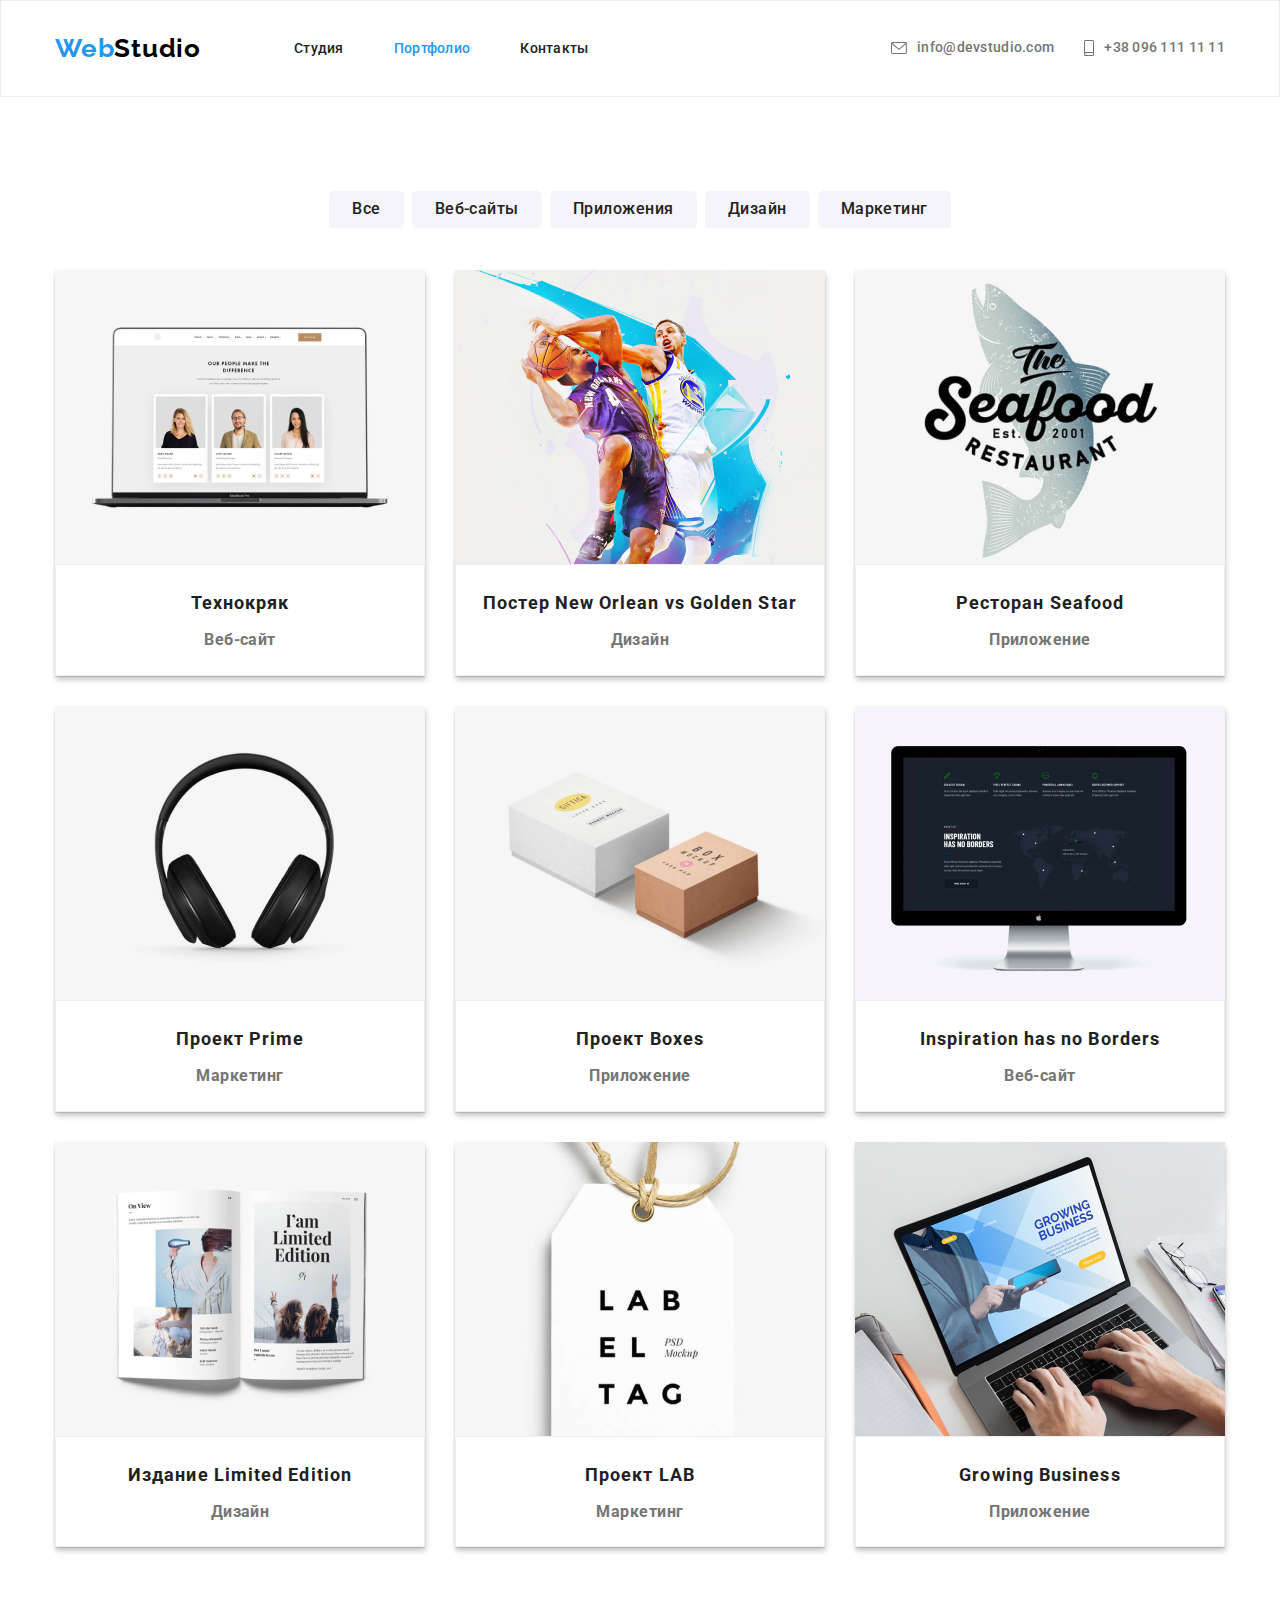
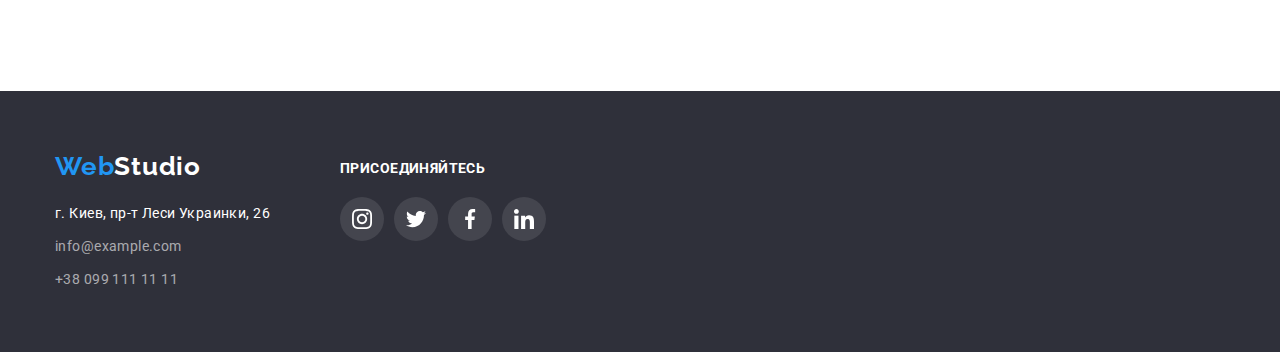
==== commit 52f585c9: "Pesnua tochno" ====
--- a/portfolio.html
+++ b/portfolio.html
@@ -26,8 +26,8 @@
                 <!--"/" - вернуться на главную страницу-->
                 Web<span class="logo-web">Studio</span></a>
             <ul class="site-nav">
-                <li class="item"><a href="" class="./index.html">Студия</a></li>
-                <li class="item"><a href="link current" class="link">Портфолио</a></li>
+                <li class="item"><a href="./index.html" class="link">Студия</a></li>
+                <li class="item"><a href="" class="link current">Портфолио</a></li>
                 <li class="item"><a href="" class="link">Контакты</a></li>
             </ul>
         </nav>
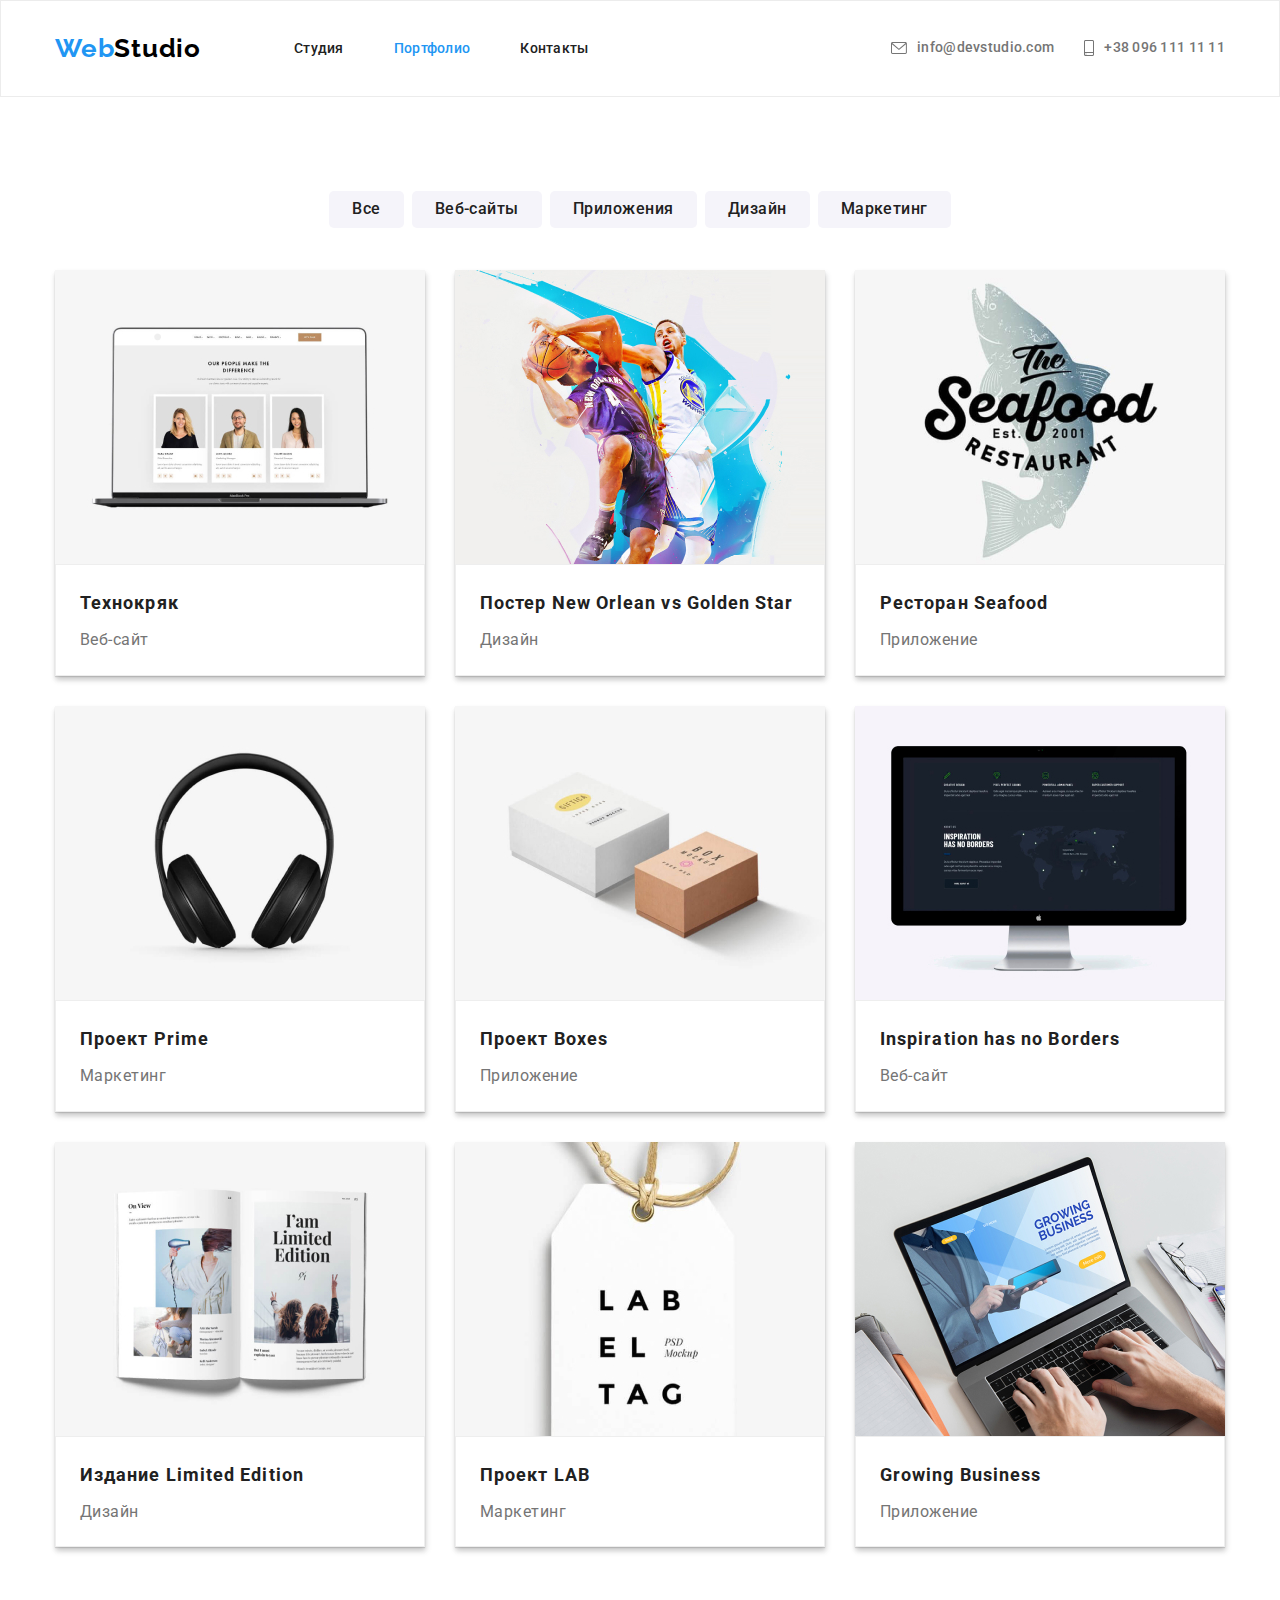
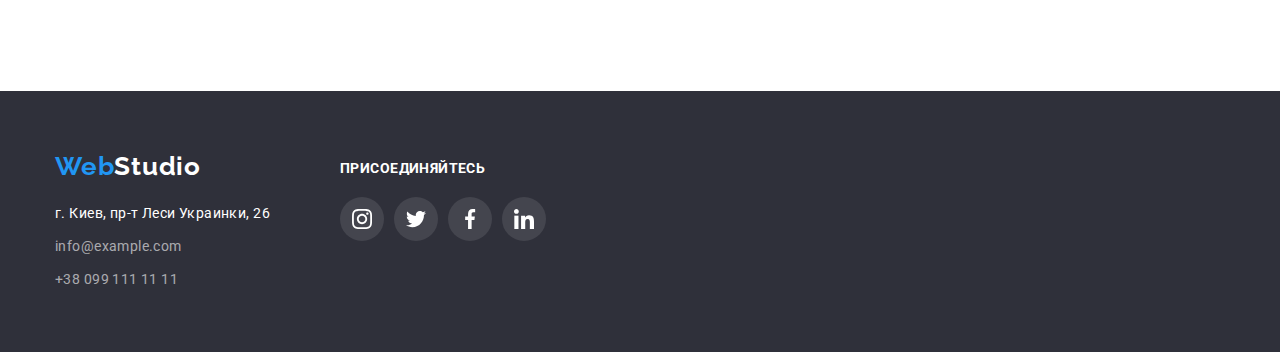
==== commit 94ed00b6: "1" ====
--- a/portfolio.html
+++ b/portfolio.html
@@ -32,12 +32,12 @@
             </ul>
         </nav>
         <ul class="site-auth">
-            <li class="item"><a href="" class="auth-list_link icon-mail">
+            <li class="item"><a href="mailto:info@devstudio.com" class="auth-list_link icon-mail">
                     <svg class="auth-list_icona">
                         <use href="./images/sprite.svg#mail"></use>
                     </svg>
                     info@devstudio.com</a></li>
-            <li class="item"><a href="" class="auth-list_link icon-telephone">
+            <li class="item"><a href="tel:+380961111111" class="auth-list_link icon-telephone">
                     <svg class="auth-list_iconb">
                         <use href="./images/sprite.svg#smartphone"></use>
                     </svg>+38 096 111 11 11</a></li>
@@ -59,7 +59,7 @@
         <ul class="filter-list">
             <li class="filter-list-item">
                 <a href="">
-                <img src="./images/portfolio.jpg" alt="Технокряк" width="380" class="filter-img">
+                <img src="./images/portfolio.jpg" alt="Технокряк" width="370" class="filter-img">
                 <div class="card-content">
                 <h2 class="filter-experience">Технокряк</h2>
                 <p class="filter-product">Веб-сайт</p>
@@ -69,7 +69,7 @@
             </li>
             <li class="filter-list-item">
                 <a href="">
-                <img src="./images/portfolio2.jpg" alt="Постер New Orlean vs Golden Star" width="380" class="filter-img">
+                <img src="./images/portfolio2.jpg" alt="Постер New Orlean vs Golden Star" width="370" class="filter-img">
                 <div class="card-content">
                 <h2 class="filter-experience">Постер New Orlean vs Golden Star</h2>
                 <p class="filter-product">Дизайн</p>
@@ -78,7 +78,7 @@
             </li>
             <li class="filter-list-item">
                 <a href="">
-                <img src="./images/portfolio3.jpg" alt="Ресторан Seafood" width="380" class="filter-img">
+                <img src="./images/portfolio3.jpg" alt="Ресторан Seafood" width="370" class="filter-img">
                 <div class="card-content">
                 <h2 class="filter-experience">Ресторан Seafood</h2>
                 <p class="filter-product">Приложение</p>
@@ -87,7 +87,7 @@
             </li>
             <li class="filter-list-item">
                 <a href="">
-                <img src="./images/portfolio4.jpg" alt="Проект Prime" width="380" class="filter-img">
+                <img src="./images/portfolio4.jpg" alt="Проект Prime" width="370" class="filter-img">
                 <div class="card-content">
                 <h2 class="filter-experience">Проект Prime</h2>
                 <p class="filter-product">Маркетинг</p>
@@ -96,7 +96,7 @@
             </li>
             <li class="filter-list-item">
                <a href="">
-                <img src="./images/portfolio5.jpg" alt="Проект Boxes" width="380" class="filter-img">
+                <img src="./images/portfolio5.jpg" alt="Проект Boxes" width="370" class="filter-img">
                 <div class="card-content"><h2 class="filter-experience">Проект Boxes</h2>
                 <p class="filter-product">Приложение</p>
                 </div>
@@ -104,7 +104,7 @@
             </li>
             <li class="filter-list-item">
                <a href="">
-                <img src="./images/portfolio6.jpg" alt="Inspiration has no Borders" width="380" class="filter-img">
+                <img src="./images/portfolio6.jpg" alt="Inspiration has no Borders" width="370" class="filter-img">
                 <div class="card-content"><h2 class="filter-experience">Inspiration has no Borders</h2>
                 <p class="filter-product">Веб-сайт</p>
                 </div>
@@ -112,7 +112,7 @@
             </li>
             <li class="filter-list-item">
                <a href="">
-                <img src="./images/portfolio7.jpg" alt="Издание Limited Edition" width="380" class="filter-img">
+                <img src="./images/portfolio7.jpg" alt="Издание Limited Edition" width="370" class="filter-img">
                 <div class="card-content"><h2 class="filter-experience">Издание Limited Edition</h2>
                 <p class="filter-product">Дизайн</p>
                 </div>
@@ -120,7 +120,7 @@
             </li>
             <li class="filter-list-item">
                <a href="">
-                <img src="./images/portfolio8.jpg" alt="Проект LAB" width="380" class="filter-img">
+                <img src="./images/portfolio8.jpg" alt="Проект LAB" width="370" class="filter-img">
                 <div class="card-content">
                 <h2 class="filter-experience">Проект LAB</h2>
                 <p class="filter-product">Маркетинг</p>
@@ -129,7 +129,7 @@
             </li>
             <li class="filter-list-item">
                <a href="">
-                <img src="./images/portfolio9.jpg" alt="Growing Business" width="380" class="filter-img">
+                <img src="./images/portfolio9.jpg" alt="Growing Business" width="370" class="filter-img">
                 <div class="card-content">
                 <h2 class="filter-experience">Growing Business</h2>
                 <p class="filter-product">Приложение</p>
--- a/css/style.css
+++ b/css/style.css
@@ -766,6 +766,7 @@
   background: var(--hero-color);
   box-shadow: 0px 1px 1px rgba(0, 0, 0, 0.12), 0px 4px 4px rgba(0, 0, 0, 0.06),
     1px 4px 6px rgba(0, 0, 0, 0.16);
+  text-align: start;
 } /*100%строки; 60px- суммарное значение 2 маржинов по 30px каждый в одной строке (2 маржина между 3-х элементов) / 3-количество элементов в строке*/
 
 .filter-list-item:nth-child(3n) {
@@ -783,6 +784,7 @@
 
 .filter-experience {
   color: var(--primary-text-color);
+  font-style: normal;
   font-weight: bold;
   font-size: 18px;
   line-height: 2;
@@ -792,6 +794,8 @@
 
 .filter-product {
   color: var(--text-color);
+  font-style: normal;
+  font-weight: normal;
   font-size: 16px;
   line-height: 1.87;
   letter-spacing: 0.03em;
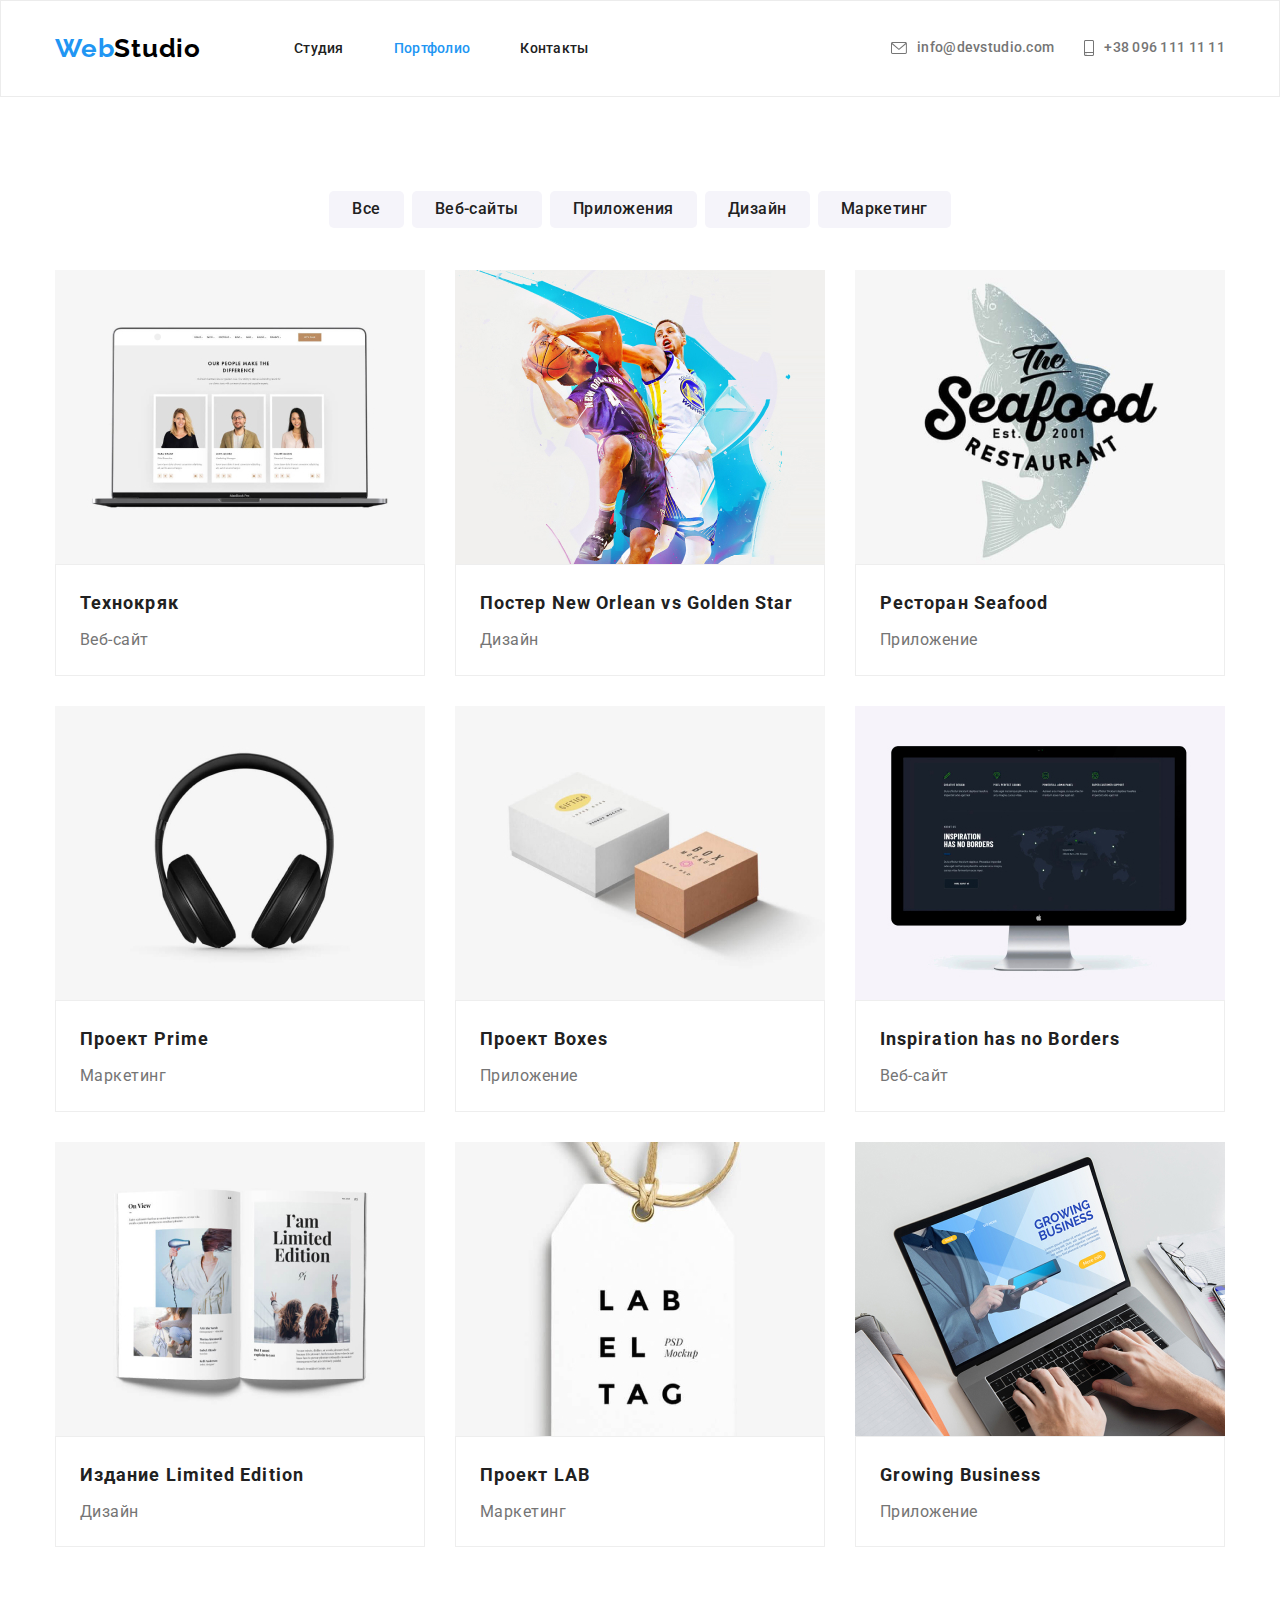
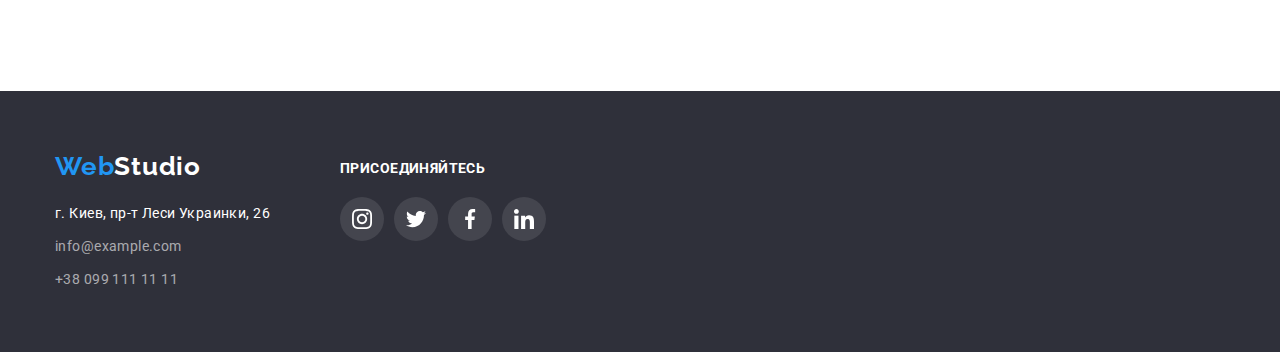
==== commit d5e0ffb3: "ДЗ5" ====
--- a/portfolio.html
+++ b/portfolio.html
@@ -59,7 +59,13 @@
         <ul class="filter-list">
             <li class="filter-list-item">
                 <a href="">
-                <img src="./images/portfolio.jpg" alt="Технокряк" width="370" class="filter-img">
+                <div class="filter-thumb">
+                    <img src="./images/portfolio.jpg" alt="Технокряк" width="370" class="filter-img">
+                <div class="filter-cover">
+                    <p>Технокряк это современная площадка распространения коронавируса. Компании используют эту платформу для цифрового
+                        шпионажа и атак на защищённые сервера конкурентов</p>
+                </div>
+            </div>
                 <div class="card-content">
                 <h2 class="filter-experience">Технокряк</h2>
                 <p class="filter-product">Веб-сайт</p>
--- a/css/style.css
+++ b/css/style.css
@@ -464,6 +464,31 @@
   margin-left: var(--margin-set-gap);
   margin-top: var(--margin-set-gap);
 }
+.product-cover {
+  /*ДЗ-5*/
+  position: relative;
+  display: flex;
+}
+.product-cover_content {
+  /*ДЗ-5*/
+  position: absolute;
+  bottom: 0;
+  left: 0;
+
+  width: 370px;
+  height: 70px;
+  font-family: Roboto;
+  font-style: normal;
+  font-weight: bold;
+  font-size: 14px;
+  line-height: 1.14;
+  text-align: center;
+  letter-spacing: 0.03em;
+  text-transform: uppercase;
+  padding: 27px 82px;
+  color: #ffffff;
+  background: rgba(47, 48, 58, 0.8);
+}
 /*.product-list .item + .item {
   margin-left: 30px;
 }*/
@@ -763,11 +788,49 @@
   margin-right: 30px;*/
   margin-top: 30px;
   margin-left: 30px;
+  text-align: start;
+} /*100%строки; 60px- суммарное значение 2 маржинов по 30px каждый в одной строке (2 маржина между 3-х элементов) / 3-количество элементов в строке*/
+
+.filter-list-item:hover,
+.filter-list-item:focus {
   background: var(--hero-color);
   box-shadow: 0px 1px 1px rgba(0, 0, 0, 0.12), 0px 4px 4px rgba(0, 0, 0, 0.06),
     1px 4px 6px rgba(0, 0, 0, 0.16);
-  text-align: start;
-} /*100%строки; 60px- суммарное значение 2 маржинов по 30px каждый в одной строке (2 маржина между 3-х элементов) / 3-количество элементов в строке*/
+}
+.filter-thumb {
+  /*ДЗ-5*/
+  position: relative;
+}
+
+.filter-cover {
+  /*ДЗ-5*/
+  width: 370px;
+  position: absolute;
+  transform: translate(-50%, -50%);
+  top: 50%;
+  left: 50%;
+  font-family: Roboto;
+  font-style: normal;
+  font-weight: normal;
+  font-size: 18px;
+  line-height: 1.55;
+  /* or 156% */
+  letter-spacing: 0.03em;
+  color: #110e0e;
+  opacity: 0;
+  transition: 300ms opacity linear;
+}
+.filter-list-item:hover .filter-cover,
+.filter-list-item:focus .filter-cover {
+  opacity: 1;
+}
+
+/*.filter-list-item::before {
+  display: inline-block;
+  position: absolute;
+}
+.filter-img {
+}*/
 
 .filter-list-item:nth-child(3n) {
   margin-right: 0;
